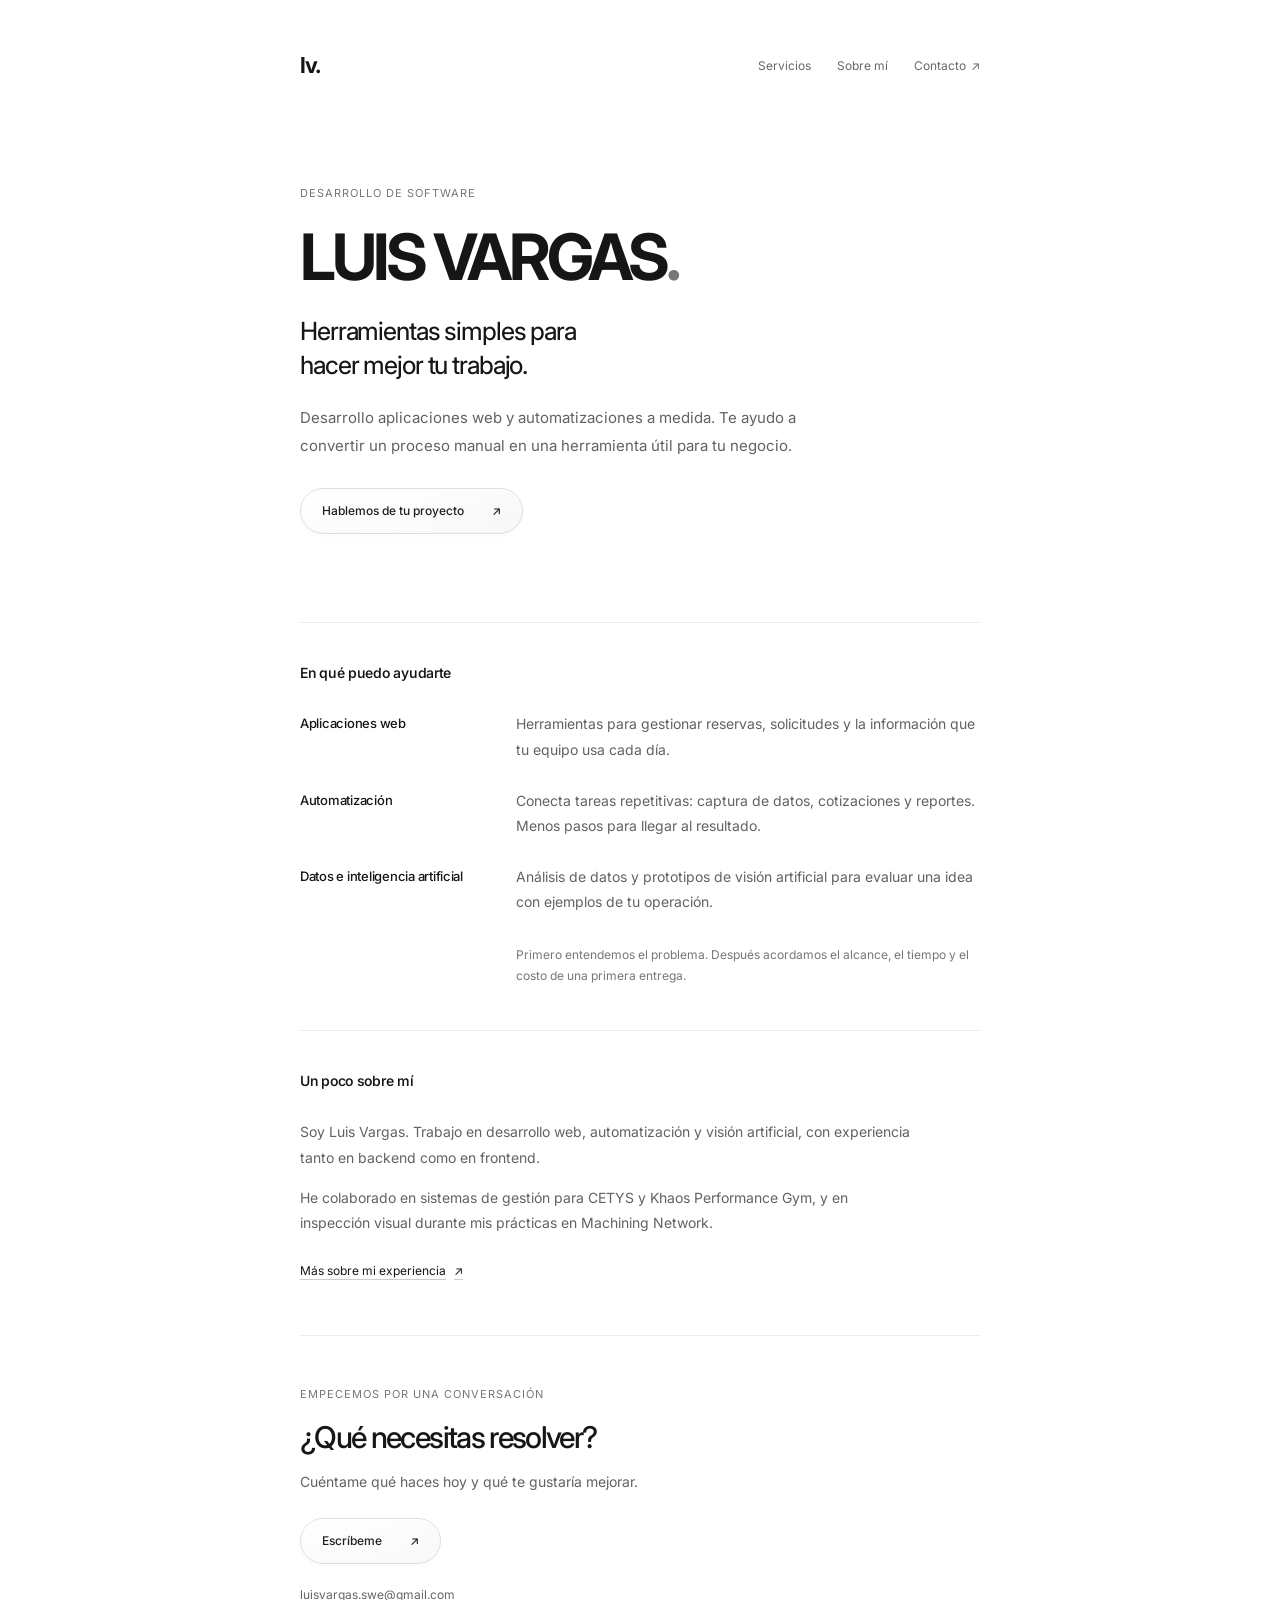
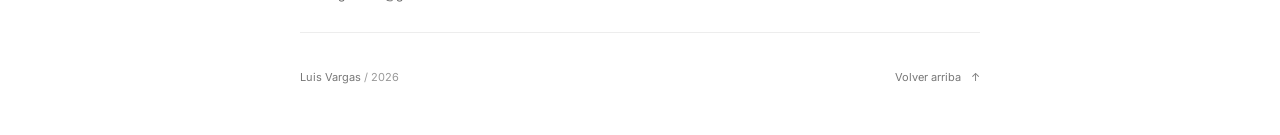
==== index.html @ 709064d7 "Simplificar el sitio con tipografía Inter y controles de vidrio en blanco y negro" ====
<!doctype html>
<html lang="es-MX">
<head>
  <meta charset="utf-8">
  <meta name="viewport" content="width=device-width,initial-scale=1">
  <meta name="theme-color" content="#ffffff">
  <meta name="description" content="Luis Vargas. Desarrollo aplicaciones web y automatizaciones para simplificar la operación de tu negocio. Hablemos de lo que necesitas resolver.">
  <title>Luis Vargas — Software y automatización</title>
  <link rel="icon" href="assets/monogram.svg" type="image/svg+xml">
  <link rel="preconnect" href="https://fonts.googleapis.com">
  <link rel="preconnect" href="https://fonts.gstatic.com" crossorigin>
  <link href="https://fonts.googleapis.com/css2?family=Inter:wght@400;450;500;550;600;650;700&display=swap" rel="stylesheet">
  <link rel="stylesheet" href="assets/minimal.css">
  <script src="assets/minimal.js" defer></script>
</head>
<body>
<a class="skip" href="#inicio">Saltar al contenido</a>
<div class="page">
  <header class="mast">
    <a class="signature" href="#inicio" aria-label="Luis Vargas, inicio">lv.</a>
    <nav aria-label="Navegación principal">
      <a href="#servicios">Servicios</a>
      <a href="#sobre-mi">Sobre mí</a>
      <a href="#contacto">Contacto <span aria-hidden="true">↗</span></a>
    </nav>
  </header>
  <main id="inicio">
    <section class="intro" aria-labelledby="nombre">
      <p class="eyebrow">Desarrollo de software</p>
      <h1 id="nombre">LUIS VARGAS<span aria-hidden="true">.</span></h1>
      <p class="lead">Herramientas simples para<br>hacer mejor tu trabajo.</p>
      <p class="intro-text">Desarrollo aplicaciones web y automatizaciones a medida. Te ayudo a convertir un proceso manual en una herramienta útil para tu negocio.</p>
      <div class="intro-actions"><a class="glass" href="#contacto">Hablemos de tu proyecto <span class="arrow" aria-hidden="true">↗</span></a></div>
    </section>
    <section class="section services" id="servicios" aria-labelledby="servicios-titulo">
      <h2 id="servicios-titulo">En qué puedo ayudarte</h2>
      <dl class="service-list">
        <div><dt>Aplicaciones web</dt><dd>Herramientas para gestionar reservas, solicitudes y la información que tu equipo usa cada día.</dd></div>
        <div><dt>Automatización</dt><dd>Conecta tareas repetitivas: captura de datos, cotizaciones y reportes. Menos pasos para llegar al resultado.</dd></div>
        <div><dt>Datos e inteligencia artificial</dt><dd>Análisis de datos y prototipos de visión artificial para evaluar una idea con ejemplos de tu operación.</dd></div>
      </dl>
      <p class="process-note">Primero entendemos el problema. Después acordamos el alcance, el tiempo y el costo de una primera entrega.</p>
    </section>
    <section class="section about" id="sobre-mi" aria-labelledby="sobre-mi-titulo">
      <h2 id="sobre-mi-titulo">Un poco sobre mí</h2>
      <p>Soy Luis Vargas. Trabajo en desarrollo web, automatización y visión artificial, con experiencia tanto en backend como en frontend.</p>
      <p>He colaborado en sistemas de gestión para CETYS y Khaos Performance Gym, y en inspección visual durante mis prácticas en Machining Network.</p>
      <a class="text-link" href="https://www.linkedin.com/in/luisvvargas/" target="_blank" rel="noopener noreferrer">Más sobre mi experiencia <span class="arrow" aria-hidden="true">↗</span><span class="sr-only"> (abre LinkedIn en otra pestaña)</span></a>
    </section>
    <section class="section contact" id="contacto" aria-labelledby="contacto-titulo">
      <p class="eyebrow">Empecemos por una conversación</p>
      <h2 id="contacto-titulo">¿Qué necesitas resolver?</h2>
      <p>Cuéntame qué haces hoy y qué te gustaría mejorar.</p>
      <div class="contact-actions">
        <a class="glass" href="mailto:luisvargas.swe@gmail.com?subject=Hablemos%20de%20mi%20proyecto">Escríbeme <span class="arrow" aria-hidden="true">↗</span></a>
      </div>
      <a class="email" href="mailto:luisvargas.swe@gmail.com">luisvargas.swe@gmail.com</a>
    </section>
  </main>
  <footer><span>Luis Vargas <span class="footer-year">/ 2026</span></span><a href="#inicio">Volver arriba <span aria-hidden="true">↑</span></a></footer>
</div>
</body>
</html>
---- assets/minimal.css ----
:root{color-scheme:light;--ink:#161616;--muted:#626262;--line:#ededed;--font:Inter,"Helvetica Neue",Arial,sans-serif}
*{box-sizing:border-box}html{scroll-behavior:smooth;scroll-padding-top:42px}body{margin:0;background:#fff;color:var(--ink);font:400 15px/1.75 var(--font);-webkit-font-smoothing:antialiased}::selection{background:#e8e8e8;color:#111}a{color:inherit;text-decoration:none}button{font:inherit}a,button{-webkit-tap-highlight-color:transparent}a:focus-visible,button:focus-visible{outline:2px solid #444;outline-offset:5px;border-radius:4px}[hidden]{display:none!important}.page{width:min(100% - 48px,680px);margin:auto}.mast{display:flex;align-items:center;justify-content:space-between;gap:24px;padding-top:43px}.signature{font-size:22px;line-height:1;letter-spacing:-1.5px;font-weight:700;min-height:44px;display:inline-flex;align-items:center}nav{display:flex;gap:26px;font-size:12px;color:#686868}nav a{display:inline-flex;align-items:center;gap:5px;min-height:44px;transition:color .2s}nav a:hover{color:#111}nav a span{display:inline-block;transition:transform .25s}nav a:hover span{transform:translate(2px,-2px)}.intro{padding:97px 0 88px}.eyebrow{font-size:11px;letter-spacing:.09em;color:#777;text-transform:uppercase;margin:0 0 20px}h1,h2,p,dl,dd{margin:0}h1{font-size:clamp(39px,6.2vw,64px);font-weight:700;line-height:1.05;letter-spacing:-.065em}h1 span{color:#777}.lead{font-size:25px;line-height:1.35;letter-spacing:-.045em;font-weight:450;margin-top:25px}.intro-text{max-width:520px;color:var(--muted);font-size:15px;line-height:1.85;margin-top:21px}.intro-actions{margin-top:29px}.glass{--pointer-x:50%;--pointer-y:0%;position:relative;isolation:isolate;display:inline-flex;align-items:center;justify-content:center;gap:28px;min-height:46px;padding:12px 21px;border:1px solid #dedede;border-radius:999px;background:linear-gradient(160deg,rgba(255,255,255,.88),rgba(242,242,242,.58));color:#202020;box-shadow:inset 0 1px 0 #fff,inset 0 -1px 2px #00000005,0 3px 8px #00000004;backdrop-filter:blur(16px) saturate(0);-webkit-backdrop-filter:blur(16px) saturate(0);font:500 12px/1.4 var(--font);cursor:pointer;overflow:hidden;transition:transform .25s cubic-bezier(.2,.8,.2,1),box-shadow .25s,border-color .25s,background .25s}.glass::before{content:"";position:absolute;z-index:-1;inset:0;border-radius:inherit;background:radial-gradient(120px circle at var(--pointer-x) var(--pointer-y),#ffffff 0%,#ffffff00 80%);opacity:.35;transition:opacity .25s;pointer-events:none}.glass:hover{transform:translateY(-2px);border-color:#bcbcbc;box-shadow:inset 0 1px 0 #fff,inset 0 -1px 3px #00000006,0 7px 20px #00000009}.glass:hover::before{opacity:1}.glass:active{transform:translateY(0) scale(.98)}.arrow{display:inline-block;transition:transform .25s}.glass:hover .arrow,.text-link:hover .arrow{transform:translate(2px,-2px)}.section{padding:39px 0 43px;border-top:1px solid var(--line)}.section h2{font-size:14px;line-height:1.5;font-weight:550;letter-spacing:-.02em;margin-bottom:28px}.service-list{display:grid;gap:26px}.service-list>div{display:grid;grid-template-columns:192px 1fr;gap:24px}.service-list dt{font-size:13px;font-weight:500;line-height:1.7;padding-top:1px;letter-spacing:-.02em}.service-list dd{font-size:14px;line-height:1.8;color:var(--muted)}.process-note{font-size:12px;line-height:1.8;color:#777;margin:29px 0 0 216px}.about p{color:var(--muted);font-size:14px;line-height:1.85;max-width:610px}.about p+p{margin-top:14px}.text-link{display:inline-flex;align-items:center;gap:8px;min-height:44px;font-size:12px;margin-top:12px;text-decoration:underline;text-decoration-color:#ccc;text-underline-offset:4px;transition:text-decoration-color .2s}.text-link:hover{text-decoration-color:#111}.contact{padding-top:49px;padding-bottom:22px}.contact .eyebrow{margin-bottom:14px}.contact h2{font-size:30px;font-weight:500;line-height:1.2;letter-spacing:-.055em;margin-bottom:15px}.contact>p:not(.eyebrow){color:var(--muted);font-size:14px}.contact-actions{display:flex;gap:10px;margin:24px 0 15px;align-items:center}.email{font-size:12px;color:#666;display:inline-block;padding:5px 0;transition:color .2s}.email:hover{color:#111;text-decoration:underline;text-underline-offset:4px}footer{display:flex;align-items:center;justify-content:space-between;gap:20px;border-top:1px solid var(--line);padding:23px 0 35px;font-size:11px;color:#777}footer>a{min-height:44px;display:inline-flex;align-items:center;gap:10px;transition:color .2s}footer>a:hover{color:#111}.footer-year{color:#999}.skip{position:absolute;left:15px;top:-100px;background:#fff;padding:10px 18px;z-index:10}.skip:focus{top:12px}.sr-only{position:absolute;width:1px;height:1px;padding:0;margin:-1px;overflow:hidden;clip:rect(0,0,0,0);white-space:nowrap;border:0}
@media(max-width:600px){.mast{padding-top:20px}nav{gap:19px}.intro{padding:65px 0 57px}.lead{font-size:23px}.intro-text{font-size:14px}.section{padding:31px 0 35px}.section h2{margin-bottom:24px}.service-list{gap:25px}.service-list>div{grid-template-columns:1fr;gap:5px}.service-list dt{font-size:14px}.process-note{margin:26px 0 0}.contact{padding-top:39px;padding-bottom:20px}.contact h2{font-size:28px}footer{padding-bottom:22px}}
@media(max-width:360px){.page{width:calc(100% - 36px)}nav{gap:13px;font-size:11px}.lead{font-size:21px}}
@media(prefers-reduced-motion:no-preference){.intro{animation:appear .65s ease-out both}@keyframes appear{from{opacity:0;transform:translateY(8px)}to{opacity:1;transform:translateY(0)}}}
@media(prefers-reduced-motion:reduce){html{scroll-behavior:auto}*,*::before,*::after{animation:none!important;transition:none!important}.glass:hover,.glass:active,.glass:hover .arrow,.text-link:hover .arrow,nav a:hover span{transform:none}}
@media(prefers-reduced-transparency:reduce){.glass{background:#f7f7f7;backdrop-filter:none;-webkit-backdrop-filter:none}.glass::before{display:none}}
@media print{.mast,.intro-actions,.contact-actions,footer,.skip{display:none}.page{width:100%}.intro{padding:0 0 30px}.section{break-inside:avoid}}
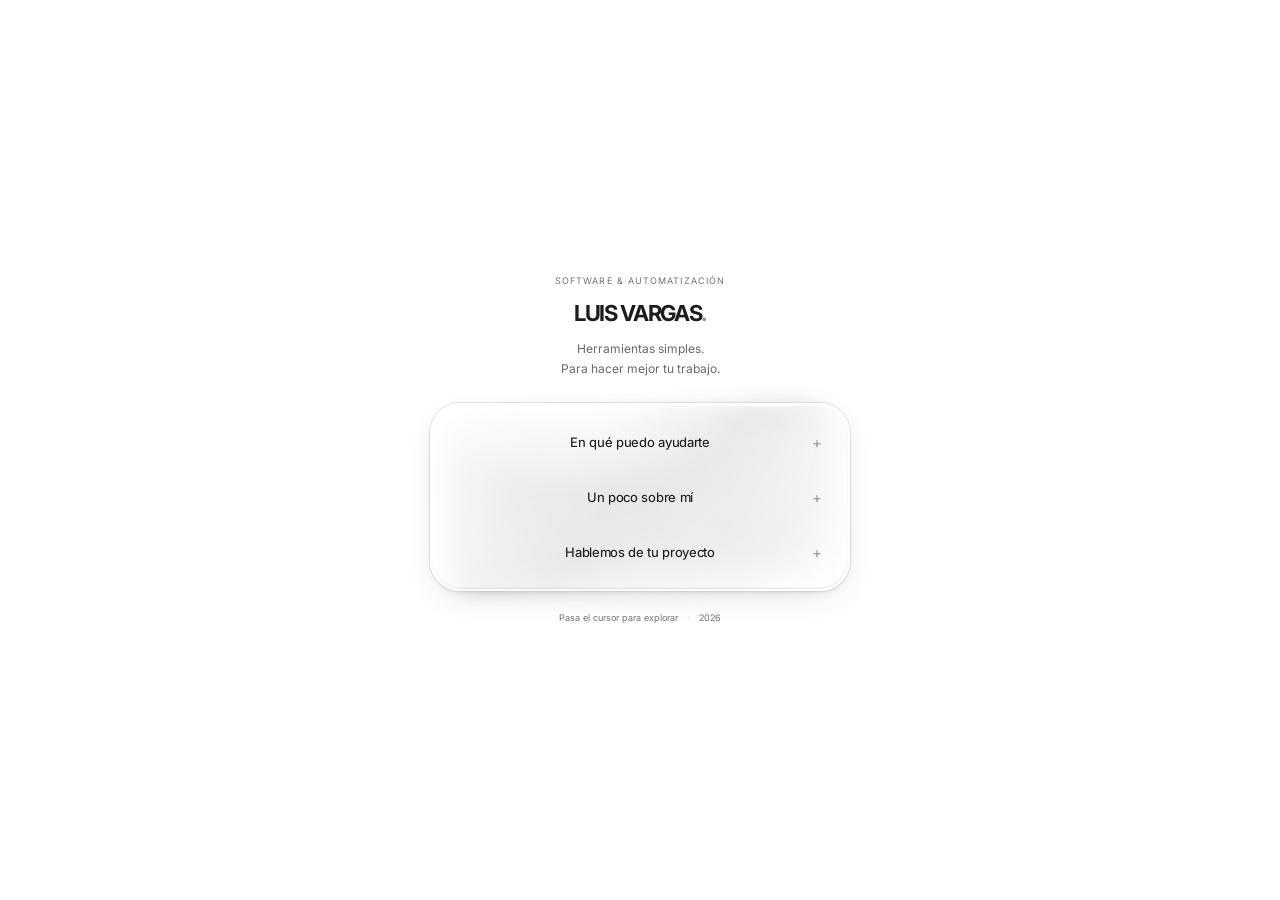
==== commit d5948dbd: "Centrar la presentación con lista de vidrio, vistas previas y desplazamiento elástico" ====
--- a/index.html
+++ b/index.html
@@ -1,63 +1,65 @@
 <!doctype html>
 <html lang="es-MX">
 <head>
-  <meta charset="utf-8">
-  <meta name="viewport" content="width=device-width,initial-scale=1">
-  <meta name="theme-color" content="#ffffff">
-  <meta name="description" content="Luis Vargas. Desarrollo aplicaciones web y automatizaciones para simplificar la operación de tu negocio. Hablemos de lo que necesitas resolver.">
-  <title>Luis Vargas — Software y automatización</title>
-  <link rel="icon" href="assets/monogram.svg" type="image/svg+xml">
-  <link rel="preconnect" href="https://fonts.googleapis.com">
-  <link rel="preconnect" href="https://fonts.gstatic.com" crossorigin>
-  <link href="https://fonts.googleapis.com/css2?family=Inter:wght@400;450;500;550;600;650;700&display=swap" rel="stylesheet">
-  <link rel="stylesheet" href="assets/minimal.css">
-  <script src="assets/minimal.js" defer></script>
+<meta charset="utf-8"><meta name="viewport" content="width=device-width,initial-scale=1"><meta name="theme-color" content="#ffffff">
+<title>Luis Vargas — Software y automatización</title>
+<meta name="description" content="Aplicaciones web, automatización y visión artificial. Conoce mi experiencia y cuéntame qué necesitas resolver.">
+<link rel="icon" href="assets/monogram.svg" type="image/svg+xml">
+<link rel="preconnect" href="https://fonts.googleapis.com"><link rel="preconnect" href="https://fonts.gstatic.com" crossorigin>
+<link href="https://fonts.googleapis.com/css2?family=Inter:wght@400;450;500;550;600;650;700&display=swap" rel="stylesheet">
+<link rel="stylesheet" href="assets/minimal.css"><script src="assets/minimal.js" defer></script>
 </head>
 <body>
 <a class="skip" href="#inicio">Saltar al contenido</a>
-<div class="page">
-  <header class="mast">
-    <a class="signature" href="#inicio" aria-label="Luis Vargas, inicio">lv.</a>
-    <nav aria-label="Navegación principal">
-      <a href="#servicios">Servicios</a>
-      <a href="#sobre-mi">Sobre mí</a>
-      <a href="#contacto">Contacto <span aria-hidden="true">↗</span></a>
-    </nav>
-  </header>
-  <main id="inicio">
-    <section class="intro" aria-labelledby="nombre">
-      <p class="eyebrow">Desarrollo de software</p>
-      <h1 id="nombre">LUIS VARGAS<span aria-hidden="true">.</span></h1>
-      <p class="lead">Herramientas simples para<br>hacer mejor tu trabajo.</p>
-      <p class="intro-text">Desarrollo aplicaciones web y automatizaciones a medida. Te ayudo a convertir un proceso manual en una herramienta útil para tu negocio.</p>
-      <div class="intro-actions"><a class="glass" href="#contacto">Hablemos de tu proyecto <span class="arrow" aria-hidden="true">↗</span></a></div>
-    </section>
-    <section class="section services" id="servicios" aria-labelledby="servicios-titulo">
-      <h2 id="servicios-titulo">En qué puedo ayudarte</h2>
-      <dl class="service-list">
-        <div><dt>Aplicaciones web</dt><dd>Herramientas para gestionar reservas, solicitudes y la información que tu equipo usa cada día.</dd></div>
-        <div><dt>Automatización</dt><dd>Conecta tareas repetitivas: captura de datos, cotizaciones y reportes. Menos pasos para llegar al resultado.</dd></div>
-        <div><dt>Datos e inteligencia artificial</dt><dd>Análisis de datos y prototipos de visión artificial para evaluar una idea con ejemplos de tu operación.</dd></div>
-      </dl>
-      <p class="process-note">Primero entendemos el problema. Después acordamos el alcance, el tiempo y el costo de una primera entrega.</p>
-    </section>
-    <section class="section about" id="sobre-mi" aria-labelledby="sobre-mi-titulo">
-      <h2 id="sobre-mi-titulo">Un poco sobre mí</h2>
-      <p>Soy Luis Vargas. Trabajo en desarrollo web, automatización y visión artificial, con experiencia tanto en backend como en frontend.</p>
-      <p>He colaborado en sistemas de gestión para CETYS y Khaos Performance Gym, y en inspección visual durante mis prácticas en Machining Network.</p>
-      <a class="text-link" href="https://www.linkedin.com/in/luisvvargas/" target="_blank" rel="noopener noreferrer">Más sobre mi experiencia <span class="arrow" aria-hidden="true">↗</span><span class="sr-only"> (abre LinkedIn en otra pestaña)</span></a>
-    </section>
-    <section class="section contact" id="contacto" aria-labelledby="contacto-titulo">
-      <p class="eyebrow">Empecemos por una conversación</p>
-      <h2 id="contacto-titulo">¿Qué necesitas resolver?</h2>
-      <p>Cuéntame qué haces hoy y qué te gustaría mejorar.</p>
-      <div class="contact-actions">
-        <a class="glass" href="mailto:luisvargas.swe@gmail.com?subject=Hablemos%20de%20mi%20proyecto">Escríbeme <span class="arrow" aria-hidden="true">↗</span></a>
+<svg class="filter-defs" aria-hidden="true" width="0" height="0"><defs><filter id="glass-refraction" x="0" y="0" width="100%" height="100%"><feTurbulence type="fractalNoise" baseFrequency=".012" numOctaves="1" seed="4" result="noise"/><feGaussianBlur in="noise" stdDeviation="3" result="soft-noise"/><feDisplacementMap in="SourceGraphic" in2="soft-noise" scale="9" xChannelSelector="R" yChannelSelector="G"/></filter></defs></svg>
+<main class="scene" id="inicio" tabindex="-1">
+ <div class="center-space">
+  <div class="composition">
+   <header class="identity">
+    <p class="eyebrow">Software &amp; automatización</p>
+    <h1>LUIS VARGAS<span>.</span></h1>
+    <p class="intro">Herramientas simples.<br>Para hacer mejor tu trabajo.</p>
+   </header>
+   <div class="menu-wrap">
+    <div class="glass-underlay" aria-hidden="true"></div>
+    <div class="glass-menu liquid" aria-label="Servicios, experiencia y contacto">
+     <details class="item" id="servicios">
+      <summary aria-controls="servicios-panel"><span>En qué puedo ayudarte</span><span class="indicator" aria-hidden="true">+</span></summary>
+      <div class="preview" id="servicios-panel">
+       <dl class="services">
+        <div><dt>Aplicaciones web</dt><dd>Reservas, solicitudes y herramientas para tu equipo.</dd></div>
+        <div><dt>Automatización</dt><dd>Menos captura manual. Cotizaciones y reportes más simples.</dd></div>
+        <div><dt>Datos e inteligencia artificial</dt><dd>Análisis de datos y prototipos de inspección visual.</dd></div>
+       </dl>
+       <p class="small-note">Definimos el alcance, el tiempo y el costo antes de empezar.</p>
+       <a class="text-link" href="#contacto">Cuéntame qué necesitas <span aria-hidden="true">↗</span></a>
       </div>
-      <a class="email" href="mailto:luisvargas.swe@gmail.com">luisvargas.swe@gmail.com</a>
-    </section>
-  </main>
-  <footer><span>Luis Vargas <span class="footer-year">/ 2026</span></span><a href="#inicio">Volver arriba <span aria-hidden="true">↑</span></a></footer>
-</div>
+     </details>
+     <details class="item" id="sobre-mi">
+      <summary aria-controls="experiencia-panel"><span>Un poco sobre mí</span><span class="indicator" aria-hidden="true">+</span></summary>
+      <div class="preview" id="experiencia-panel">
+       <p class="about-intro">Desarrollo backend y frontend.<br>Me interesa que el software sea útil y fácil de usar.</p>
+       <dl class="experience">
+        <div><dt>CETYS</dt><dd>Sistemas de gestión y reservas.</dd></div>
+        <div><dt>Khaos Performance Gym</dt><dd>Desarrollo frontend en equipo.</dd></div>
+        <div><dt>Machining Network</dt><dd>Prácticas en visión artificial.</dd></div>
+       </dl>
+       <a class="text-link" href="https://www.linkedin.com/in/luisvvargas/" target="_blank" rel="noopener noreferrer">Mi experiencia en LinkedIn <span aria-hidden="true">↗</span><span class="sr-only"> (abre otra pestaña)</span></a>
+      </div>
+     </details>
+     <details class="item" id="contacto">
+      <summary aria-controls="contacto-panel"><span>Hablemos de tu proyecto</span><span class="indicator" aria-hidden="true">+</span></summary>
+      <div class="preview contact" id="contacto-panel">
+       <p>Cuéntame qué haces hoy<br>y qué te gustaría mejorar.</p>
+       <a class="glass-button liquid" href="mailto:luisvargas.swe@gmail.com?subject=Hablemos%20de%20mi%20proyecto">Escríbeme <span aria-hidden="true">↗</span></a>
+       <a class="email" href="mailto:luisvargas.swe@gmail.com">luisvargas.swe@gmail.com</a>
+      </div>
+     </details>
+    </div>
+   </div>
+   <footer><span class="hover-hint">Pasa el cursor para explorar</span><span class="touch-hint">Toca una sección para explorar</span><span class="footer-dot" aria-hidden="true">·</span><span>2026</span></footer>
+  </div>
+ </div>
+</main>
 </body>
 </html>
--- a/assets/minimal.css
+++ b/assets/minimal.css
@@ -1,8 +1,11 @@
-:root{color-scheme:light;--ink:#161616;--muted:#626262;--line:#ededed;--font:Inter,"Helvetica Neue",Arial,sans-serif}
-*{box-sizing:border-box}html{scroll-behavior:smooth;scroll-padding-top:42px}body{margin:0;background:#fff;color:var(--ink);font:400 15px/1.75 var(--font);-webkit-font-smoothing:antialiased}::selection{background:#e8e8e8;color:#111}a{color:inherit;text-decoration:none}button{font:inherit}a,button{-webkit-tap-highlight-color:transparent}a:focus-visible,button:focus-visible{outline:2px solid #444;outline-offset:5px;border-radius:4px}[hidden]{display:none!important}.page{width:min(100% - 48px,680px);margin:auto}.mast{display:flex;align-items:center;justify-content:space-between;gap:24px;padding-top:43px}.signature{font-size:22px;line-height:1;letter-spacing:-1.5px;font-weight:700;min-height:44px;display:inline-flex;align-items:center}nav{display:flex;gap:26px;font-size:12px;color:#686868}nav a{display:inline-flex;align-items:center;gap:5px;min-height:44px;transition:color .2s}nav a:hover{color:#111}nav a span{display:inline-block;transition:transform .25s}nav a:hover span{transform:translate(2px,-2px)}.intro{padding:97px 0 88px}.eyebrow{font-size:11px;letter-spacing:.09em;color:#777;text-transform:uppercase;margin:0 0 20px}h1,h2,p,dl,dd{margin:0}h1{font-size:clamp(39px,6.2vw,64px);font-weight:700;line-height:1.05;letter-spacing:-.065em}h1 span{color:#777}.lead{font-size:25px;line-height:1.35;letter-spacing:-.045em;font-weight:450;margin-top:25px}.intro-text{max-width:520px;color:var(--muted);font-size:15px;line-height:1.85;margin-top:21px}.intro-actions{margin-top:29px}.glass{--pointer-x:50%;--pointer-y:0%;position:relative;isolation:isolate;display:inline-flex;align-items:center;justify-content:center;gap:28px;min-height:46px;padding:12px 21px;border:1px solid #dedede;border-radius:999px;background:linear-gradient(160deg,rgba(255,255,255,.88),rgba(242,242,242,.58));color:#202020;box-shadow:inset 0 1px 0 #fff,inset 0 -1px 2px #00000005,0 3px 8px #00000004;backdrop-filter:blur(16px) saturate(0);-webkit-backdrop-filter:blur(16px) saturate(0);font:500 12px/1.4 var(--font);cursor:pointer;overflow:hidden;transition:transform .25s cubic-bezier(.2,.8,.2,1),box-shadow .25s,border-color .25s,background .25s}.glass::before{content:"";position:absolute;z-index:-1;inset:0;border-radius:inherit;background:radial-gradient(120px circle at var(--pointer-x) var(--pointer-y),#ffffff 0%,#ffffff00 80%);opacity:.35;transition:opacity .25s;pointer-events:none}.glass:hover{transform:translateY(-2px);border-color:#bcbcbc;box-shadow:inset 0 1px 0 #fff,inset 0 -1px 3px #00000006,0 7px 20px #00000009}.glass:hover::before{opacity:1}.glass:active{transform:translateY(0) scale(.98)}.arrow{display:inline-block;transition:transform .25s}.glass:hover .arrow,.text-link:hover .arrow{transform:translate(2px,-2px)}.section{padding:39px 0 43px;border-top:1px solid var(--line)}.section h2{font-size:14px;line-height:1.5;font-weight:550;letter-spacing:-.02em;margin-bottom:28px}.service-list{display:grid;gap:26px}.service-list>div{display:grid;grid-template-columns:192px 1fr;gap:24px}.service-list dt{font-size:13px;font-weight:500;line-height:1.7;padding-top:1px;letter-spacing:-.02em}.service-list dd{font-size:14px;line-height:1.8;color:var(--muted)}.process-note{font-size:12px;line-height:1.8;color:#777;margin:29px 0 0 216px}.about p{color:var(--muted);font-size:14px;line-height:1.85;max-width:610px}.about p+p{margin-top:14px}.text-link{display:inline-flex;align-items:center;gap:8px;min-height:44px;font-size:12px;margin-top:12px;text-decoration:underline;text-decoration-color:#ccc;text-underline-offset:4px;transition:text-decoration-color .2s}.text-link:hover{text-decoration-color:#111}.contact{padding-top:49px;padding-bottom:22px}.contact .eyebrow{margin-bottom:14px}.contact h2{font-size:30px;font-weight:500;line-height:1.2;letter-spacing:-.055em;margin-bottom:15px}.contact>p:not(.eyebrow){color:var(--muted);font-size:14px}.contact-actions{display:flex;gap:10px;margin:24px 0 15px;align-items:center}.email{font-size:12px;color:#666;display:inline-block;padding:5px 0;transition:color .2s}.email:hover{color:#111;text-decoration:underline;text-underline-offset:4px}footer{display:flex;align-items:center;justify-content:space-between;gap:20px;border-top:1px solid var(--line);padding:23px 0 35px;font-size:11px;color:#777}footer>a{min-height:44px;display:inline-flex;align-items:center;gap:10px;transition:color .2s}footer>a:hover{color:#111}.footer-year{color:#999}.skip{position:absolute;left:15px;top:-100px;background:#fff;padding:10px 18px;z-index:10}.skip:focus{top:12px}.sr-only{position:absolute;width:1px;height:1px;padding:0;margin:-1px;overflow:hidden;clip:rect(0,0,0,0);white-space:nowrap;border:0}
-@media(max-width:600px){.mast{padding-top:20px}nav{gap:19px}.intro{padding:65px 0 57px}.lead{font-size:23px}.intro-text{font-size:14px}.section{padding:31px 0 35px}.section h2{margin-bottom:24px}.service-list{gap:25px}.service-list>div{grid-template-columns:1fr;gap:5px}.service-list dt{font-size:14px}.process-note{margin:26px 0 0}.contact{padding-top:39px;padding-bottom:20px}.contact h2{font-size:28px}footer{padding-bottom:22px}}
-@media(max-width:360px){.page{width:calc(100% - 36px)}nav{gap:13px;font-size:11px}.lead{font-size:21px}}
-@media(prefers-reduced-motion:no-preference){.intro{animation:appear .65s ease-out both}@keyframes appear{from{opacity:0;transform:translateY(8px)}to{opacity:1;transform:translateY(0)}}}
-@media(prefers-reduced-motion:reduce){html{scroll-behavior:auto}*,*::before,*::after{animation:none!important;transition:none!important}.glass:hover,.glass:active,.glass:hover .arrow,.text-link:hover .arrow,nav a:hover span{transform:none}}
-@media(prefers-reduced-transparency:reduce){.glass{background:#f7f7f7;backdrop-filter:none;-webkit-backdrop-filter:none}.glass::before{display:none}}
-@media print{.mast,.intro-actions,.contact-actions,footer,.skip{display:none}.page{width:100%}.intro{padding:0 0 30px}.section{break-inside:avoid}}
+:root{color-scheme:light;--ink:#1c1c1e;--muted:#68686b;--font:Inter,"Helvetica Neue",Arial,sans-serif}
+*{box-sizing:border-box}html,body{height:100%;margin:0}body{background:#fff;color:var(--ink);font:400 13px/1.6 var(--font);-webkit-font-smoothing:antialiased;text-align:center}::selection{background:#dedee1;color:#111}a{color:inherit;text-decoration:none}button,a,summary{-webkit-tap-highlight-color:transparent}a:focus-visible,summary:focus-visible{outline:2px solid #525257;outline-offset:4px;border-radius:14px}.filter-defs{position:absolute;pointer-events:none}.scene{height:100vh;height:100svh;overflow-y:auto;overflow-x:hidden;overscroll-behavior:contain;outline:0;scrollbar-width:thin;scrollbar-color:#ddd transparent}.center-space{min-height:100%;display:flex;align-items:center;justify-content:center;padding:24px 24px}.composition{width:min(100%,420px);will-change:transform;transform:translate3d(0,var(--spring-y,0px),0)}.identity{margin-bottom:24px}.eyebrow{font-size:9px;letter-spacing:.12em;text-transform:uppercase;color:#717176;margin:0 0 13px}h1{font-size:22px;font-weight:700;letter-spacing:-.06em;line-height:1.15;margin:0;transition:font-size .34s cubic-bezier(.2,.8,.2,1)}h1 span{color:#929296}.intro{font-size:12px;line-height:1.7;color:var(--muted);margin:12px 0 0}.menu-wrap{position:relative;isolation:isolate}.glass-underlay{position:absolute;inset:8px 18px;z-index:-2;pointer-events:none;border-radius:32px;background:radial-gradient(ellipse at 15% 30%,#d7d7dd 0%,#e8e8eb00 54%),radial-gradient(ellipse at 90% 80%,#dedee3 0%,#f3f3f500 60%),linear-gradient(145deg,#f5f5f7 10%,#dedee4 53%,#fff 85%);transform:rotate(-3deg) scale(1.02);filter:blur(10px);opacity:.85}.liquid{--light-x:35%;--light-y:0%;position:relative;isolation:isolate;background:linear-gradient(125deg,#ffffffa8,#ffffff38 45%,#f5f5f56b 80%,#ffffffb3);border:1px solid #ffffffcc;box-shadow:inset 1px 1px 0 #fff,inset -1px -1px 1px #ffffffa8,inset 0 -3px 5px #00000004,0 0 0 1px #b5b5bc59,0 10px 32px -14px #37374540,0 2px 5px #1d1d2910;-webkit-backdrop-filter:blur(18px) saturate(0);backdrop-filter:blur(18px) saturate(0)}.liquid::before{content:"";position:absolute;inset:0;z-index:-1;border-radius:inherit;background:radial-gradient(200px 110px at var(--light-x) var(--light-y),#ffffffeb,#ffffff00 85%),linear-gradient(115deg,#ffffffab 0%,#ffffff00 25%,#ffffff00 70%,#fff9 100%);pointer-events:none}.liquid::after{content:"";position:absolute;inset:1px;z-index:-1;border-radius:inherit;box-shadow:inset 0 1px 1px #fff,inset 1px 0 1px #fff, inset 0 -1px 1px #a0a0ab47;pointer-events:none}.glass-menu{border-radius:30px;padding:12px 14px;transition:box-shadow .3s}.item{position:relative;border-radius:20px}.item+.item{margin-top:3px}.item summary{list-style:none;position:relative;display:flex;align-items:center;justify-content:center;gap:10px;min-height:52px;padding:12px 24px;cursor:pointer;user-select:none;font-size:13px;font-weight:450;letter-spacing:-.025em;line-height:1.35;border-radius:22px;transition:font-size .32s cubic-bezier(.2,.8,.2,1),color .2s,background .25s,box-shadow .25s}.item summary::-webkit-details-marker{display:none}.indicator{position:absolute;right:13px;top:50%;transform:translateY(-50%);font-size:15px;line-height:1;color:#999;font-weight:400;transition:transform .3s,color .3s}.item[open] summary{font-size:22px;font-weight:500;background:linear-gradient(130deg,#ffffffcf,#ffffff3b);box-shadow:inset 0 1px 0 #fff,0 1px 2px #00000008}.item[open] .indicator{transform:translateY(-50%) rotate(45deg);color:#666}.preview{padding:12px 14px 14px;max-width:350px;margin:auto;color:var(--muted);font-size:12px;line-height:1.65}.preview p{margin:0}dl,dd{margin:0}.services,.experience{display:grid;gap:12px}.services dt,.experience dt{font-size:12px;font-weight:550;color:#29292c}.services dd,.experience dd{font-size:11px;max-width:280px;margin:4px auto 0;color:#707075}.preview .small-note{font-size:10px;color:#707075;max-width:260px;margin:12px auto 0}.text-link{display:inline-flex;align-items:center;justify-content:center;gap:7px;min-height:36px;margin-top:6px;font-size:11px;color:#343438;text-decoration:underline;text-decoration-color:#a5a5ab;text-underline-offset:4px;transition:color .2s,text-decoration-color .2s}.text-link span[aria-hidden]{transition:transform .25s}.text-link:hover{color:#000;text-decoration-color:#333}.text-link:hover span[aria-hidden]{transform:translate(2px,-2px)}.about-intro{max-width:290px;margin:0 auto 20px!important;font-size:11px}.experience{gap:12px}.contact{padding-top:22px;padding-bottom:21px}.contact>p{font-size:12px}.glass-button{display:flex;align-items:center;justify-content:center;gap:24px;width:160px;min-height:46px;margin:22px auto 12px;border-radius:999px;font-size:12px;font-weight:500;color:#252529;transition:transform .3s,box-shadow .3s;background:linear-gradient(120deg,#ffffffdb,#e6e6eb66 50%,#ffffffb3)}.glass-button:hover{transform:translateY(-2px) scale(1.04);box-shadow:inset 1px 1px 0 #fff,inset -1px -1px 1px #fff,0 0 0 1px #b5b5bc70,0 12px 24px -10px #37374550}.glass-button:active{transform:scale(.98)}.email{display:inline-block;min-height:36px;align-content:center;font-size:10px;color:#68686e;overflow-wrap:anywhere;transition:color .2s}.email:hover{color:#111}footer{display:flex;align-items:center;justify-content:center;gap:9px;font-size:9px;color:#727277;margin-top:20px}.footer-dot{color:#bbb}.touch-hint{display:none}.skip{position:fixed;top:-100px;left:50%;transform:translateX(-50%);z-index:10;background:#fff;padding:10px 16px;border-radius:20px}.skip:focus{top:10px}.sr-only{position:absolute;width:1px;height:1px;margin:-1px;padding:0;overflow:hidden;clip:rect(0,0,0,0);white-space:nowrap;border:0}
+@supports (backdrop-filter:url("#glass-refraction")){.glass-menu{backdrop-filter:url("#glass-refraction") blur(10px) saturate(0)}}
+@media(hover:hover) and (pointer:fine){h1:hover{font-size:32px}.item summary:hover{font-size:22px}.glass-menu:hover{box-shadow:inset 1px 1px 0 #fff,inset -1px -1px 1px #ffffffa8,0 0 0 1px #b5b5bc59,0 14px 36px -14px #37374548,0 2px 5px #1d1d2910}}
+@media(hover:none),(pointer:coarse){.hover-hint{display:none}.touch-hint{display:inline}.item summary{min-height:56px}}
+@media(max-width:480px){.center-space{padding:32px 24px}.identity{margin-bottom:25px}.composition{max-width:340px}.glass-menu{padding:10px}.item[open] summary{font-size:19px}.preview{padding-left:10px;padding-right:10px}.item summary{padding-left:18px;padding-right:27px}.indicator{right:10px}}
+@media(max-height:650px){.center-space{padding-top:22px;padding-bottom:22px}.identity{margin-bottom:20px}.eyebrow{margin-bottom:9px}.intro{margin-top:8px}.preview{padding-top:12px;padding-bottom:12px}.services{gap:12px}footer{margin-top:18px}}
+@media(prefers-reduced-motion:no-preference){.item[open] .preview{animation:reveal .28s ease-out both}@keyframes reveal{from{opacity:0;transform:translateY(-5px)}to{opacity:1;transform:translateY(0)}}}
+@media(prefers-reduced-motion:reduce){*,*::before,*::after{animation:none!important;transition:none!important}.composition,.glass-button:hover,.glass-button:active,.text-link:hover span[aria-hidden]{transform:none!important}}
+@media(prefers-reduced-transparency:reduce){.liquid{background:#f5f5f7!important;backdrop-filter:none!important;-webkit-backdrop-filter:none!important}.liquid::before,.glass-underlay{display:none}}
+@media print{html,body,.scene{height:auto;overflow:visible}.center-space{padding:0}.composition{transform:none!important}.liquid{background:#fff;box-shadow:none;backdrop-filter:none}.glass-underlay,footer,.skip,.indicator{display:none}.item::details-content{content-visibility:visible}.item .preview{display:block}.item summary{font-size:16px}}
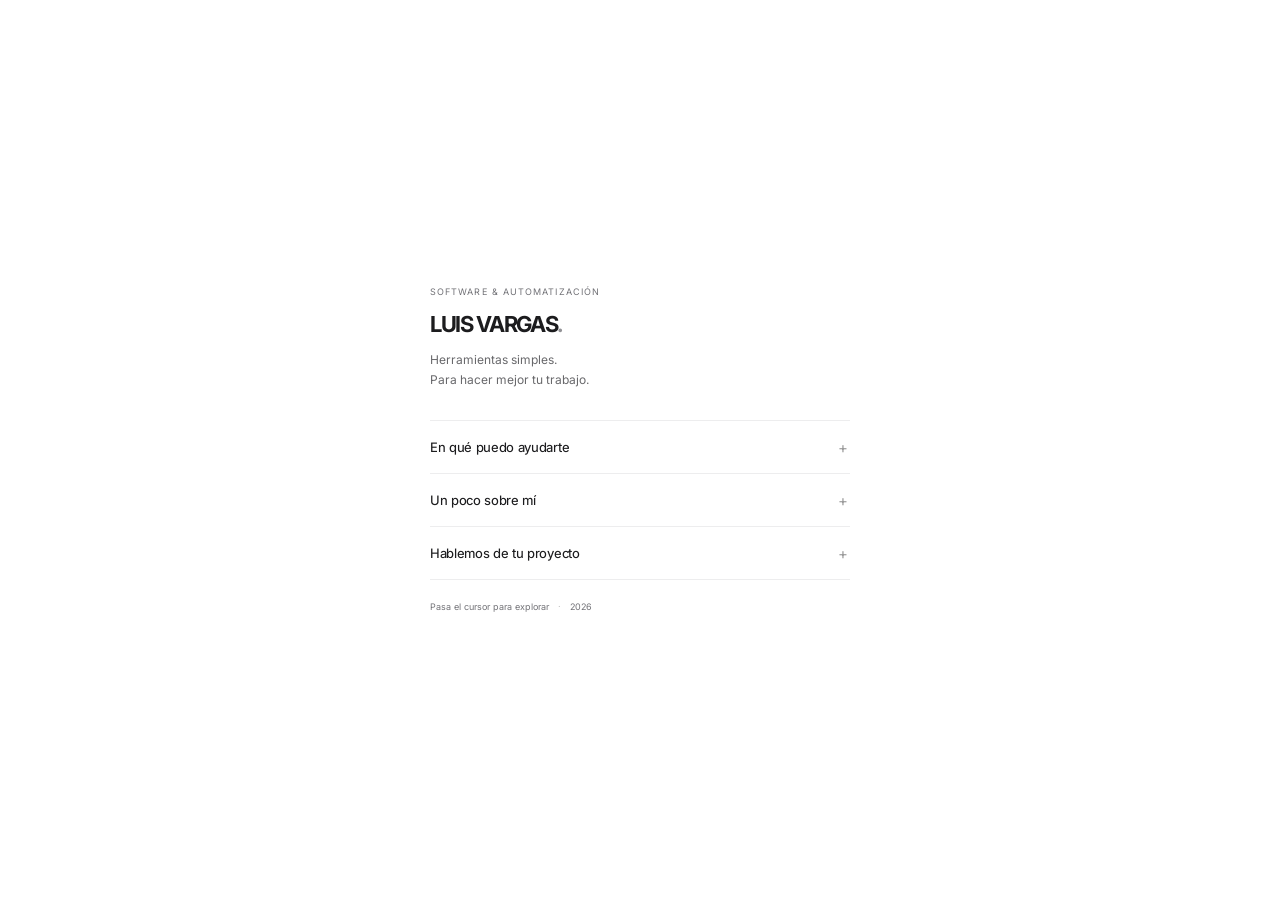
==== commit 938446b5: "Simplify centered text menu and align content left" ====
--- a/index.html
+++ b/index.html
@@ -11,7 +11,6 @@
 </head>
 <body>
 <a class="skip" href="#inicio">Saltar al contenido</a>
-<svg class="filter-defs" aria-hidden="true" width="0" height="0"><defs><filter id="glass-refraction" x="0" y="0" width="100%" height="100%"><feTurbulence type="fractalNoise" baseFrequency=".012" numOctaves="1" seed="4" result="noise"/><feGaussianBlur in="noise" stdDeviation="3" result="soft-noise"/><feDisplacementMap in="SourceGraphic" in2="soft-noise" scale="9" xChannelSelector="R" yChannelSelector="G"/></filter></defs></svg>
 <main class="scene" id="inicio" tabindex="-1">
  <div class="center-space">
   <div class="composition">
@@ -21,8 +20,7 @@
     <p class="intro">Herramientas simples.<br>Para hacer mejor tu trabajo.</p>
    </header>
    <div class="menu-wrap">
-    <div class="glass-underlay" aria-hidden="true"></div>
-    <div class="glass-menu liquid" aria-label="Servicios, experiencia y contacto">
+    <div class="text-menu" aria-label="Servicios, experiencia y contacto">
      <details class="item" id="servicios">
       <summary aria-controls="servicios-panel"><span>En qué puedo ayudarte</span><span class="indicator" aria-hidden="true">+</span></summary>
       <div class="preview" id="servicios-panel">
@@ -51,7 +49,7 @@
       <summary aria-controls="contacto-panel"><span>Hablemos de tu proyecto</span><span class="indicator" aria-hidden="true">+</span></summary>
       <div class="preview contact" id="contacto-panel">
        <p>Cuéntame qué haces hoy<br>y qué te gustaría mejorar.</p>
-       <a class="glass-button liquid" href="mailto:luisvargas.swe@gmail.com?subject=Hablemos%20de%20mi%20proyecto">Escríbeme <span aria-hidden="true">↗</span></a>
+       <a class="contact-button" href="mailto:luisvargas.swe@gmail.com?subject=Hablemos%20de%20mi%20proyecto">Escríbeme <span aria-hidden="true">↗</span></a>
        <a class="email" href="mailto:luisvargas.swe@gmail.com">luisvargas.swe@gmail.com</a>
       </div>
      </details>
--- a/assets/minimal.css
+++ b/assets/minimal.css
@@ -1,11 +1,9 @@
 :root{color-scheme:light;--ink:#1c1c1e;--muted:#68686b;--font:Inter,"Helvetica Neue",Arial,sans-serif}
-*{box-sizing:border-box}html,body{height:100%;margin:0}body{background:#fff;color:var(--ink);font:400 13px/1.6 var(--font);-webkit-font-smoothing:antialiased;text-align:center}::selection{background:#dedee1;color:#111}a{color:inherit;text-decoration:none}button,a,summary{-webkit-tap-highlight-color:transparent}a:focus-visible,summary:focus-visible{outline:2px solid #525257;outline-offset:4px;border-radius:14px}.filter-defs{position:absolute;pointer-events:none}.scene{height:100vh;height:100svh;overflow-y:auto;overflow-x:hidden;overscroll-behavior:contain;outline:0;scrollbar-width:thin;scrollbar-color:#ddd transparent}.center-space{min-height:100%;display:flex;align-items:center;justify-content:center;padding:24px 24px}.composition{width:min(100%,420px);will-change:transform;transform:translate3d(0,var(--spring-y,0px),0)}.identity{margin-bottom:24px}.eyebrow{font-size:9px;letter-spacing:.12em;text-transform:uppercase;color:#717176;margin:0 0 13px}h1{font-size:22px;font-weight:700;letter-spacing:-.06em;line-height:1.15;margin:0;transition:font-size .34s cubic-bezier(.2,.8,.2,1)}h1 span{color:#929296}.intro{font-size:12px;line-height:1.7;color:var(--muted);margin:12px 0 0}.menu-wrap{position:relative;isolation:isolate}.glass-underlay{position:absolute;inset:8px 18px;z-index:-2;pointer-events:none;border-radius:32px;background:radial-gradient(ellipse at 15% 30%,#d7d7dd 0%,#e8e8eb00 54%),radial-gradient(ellipse at 90% 80%,#dedee3 0%,#f3f3f500 60%),linear-gradient(145deg,#f5f5f7 10%,#dedee4 53%,#fff 85%);transform:rotate(-3deg) scale(1.02);filter:blur(10px);opacity:.85}.liquid{--light-x:35%;--light-y:0%;position:relative;isolation:isolate;background:linear-gradient(125deg,#ffffffa8,#ffffff38 45%,#f5f5f56b 80%,#ffffffb3);border:1px solid #ffffffcc;box-shadow:inset 1px 1px 0 #fff,inset -1px -1px 1px #ffffffa8,inset 0 -3px 5px #00000004,0 0 0 1px #b5b5bc59,0 10px 32px -14px #37374540,0 2px 5px #1d1d2910;-webkit-backdrop-filter:blur(18px) saturate(0);backdrop-filter:blur(18px) saturate(0)}.liquid::before{content:"";position:absolute;inset:0;z-index:-1;border-radius:inherit;background:radial-gradient(200px 110px at var(--light-x) var(--light-y),#ffffffeb,#ffffff00 85%),linear-gradient(115deg,#ffffffab 0%,#ffffff00 25%,#ffffff00 70%,#fff9 100%);pointer-events:none}.liquid::after{content:"";position:absolute;inset:1px;z-index:-1;border-radius:inherit;box-shadow:inset 0 1px 1px #fff,inset 1px 0 1px #fff, inset 0 -1px 1px #a0a0ab47;pointer-events:none}.glass-menu{border-radius:30px;padding:12px 14px;transition:box-shadow .3s}.item{position:relative;border-radius:20px}.item+.item{margin-top:3px}.item summary{list-style:none;position:relative;display:flex;align-items:center;justify-content:center;gap:10px;min-height:52px;padding:12px 24px;cursor:pointer;user-select:none;font-size:13px;font-weight:450;letter-spacing:-.025em;line-height:1.35;border-radius:22px;transition:font-size .32s cubic-bezier(.2,.8,.2,1),color .2s,background .25s,box-shadow .25s}.item summary::-webkit-details-marker{display:none}.indicator{position:absolute;right:13px;top:50%;transform:translateY(-50%);font-size:15px;line-height:1;color:#999;font-weight:400;transition:transform .3s,color .3s}.item[open] summary{font-size:22px;font-weight:500;background:linear-gradient(130deg,#ffffffcf,#ffffff3b);box-shadow:inset 0 1px 0 #fff,0 1px 2px #00000008}.item[open] .indicator{transform:translateY(-50%) rotate(45deg);color:#666}.preview{padding:12px 14px 14px;max-width:350px;margin:auto;color:var(--muted);font-size:12px;line-height:1.65}.preview p{margin:0}dl,dd{margin:0}.services,.experience{display:grid;gap:12px}.services dt,.experience dt{font-size:12px;font-weight:550;color:#29292c}.services dd,.experience dd{font-size:11px;max-width:280px;margin:4px auto 0;color:#707075}.preview .small-note{font-size:10px;color:#707075;max-width:260px;margin:12px auto 0}.text-link{display:inline-flex;align-items:center;justify-content:center;gap:7px;min-height:36px;margin-top:6px;font-size:11px;color:#343438;text-decoration:underline;text-decoration-color:#a5a5ab;text-underline-offset:4px;transition:color .2s,text-decoration-color .2s}.text-link span[aria-hidden]{transition:transform .25s}.text-link:hover{color:#000;text-decoration-color:#333}.text-link:hover span[aria-hidden]{transform:translate(2px,-2px)}.about-intro{max-width:290px;margin:0 auto 20px!important;font-size:11px}.experience{gap:12px}.contact{padding-top:22px;padding-bottom:21px}.contact>p{font-size:12px}.glass-button{display:flex;align-items:center;justify-content:center;gap:24px;width:160px;min-height:46px;margin:22px auto 12px;border-radius:999px;font-size:12px;font-weight:500;color:#252529;transition:transform .3s,box-shadow .3s;background:linear-gradient(120deg,#ffffffdb,#e6e6eb66 50%,#ffffffb3)}.glass-button:hover{transform:translateY(-2px) scale(1.04);box-shadow:inset 1px 1px 0 #fff,inset -1px -1px 1px #fff,0 0 0 1px #b5b5bc70,0 12px 24px -10px #37374550}.glass-button:active{transform:scale(.98)}.email{display:inline-block;min-height:36px;align-content:center;font-size:10px;color:#68686e;overflow-wrap:anywhere;transition:color .2s}.email:hover{color:#111}footer{display:flex;align-items:center;justify-content:center;gap:9px;font-size:9px;color:#727277;margin-top:20px}.footer-dot{color:#bbb}.touch-hint{display:none}.skip{position:fixed;top:-100px;left:50%;transform:translateX(-50%);z-index:10;background:#fff;padding:10px 16px;border-radius:20px}.skip:focus{top:10px}.sr-only{position:absolute;width:1px;height:1px;margin:-1px;padding:0;overflow:hidden;clip:rect(0,0,0,0);white-space:nowrap;border:0}
-@supports (backdrop-filter:url("#glass-refraction")){.glass-menu{backdrop-filter:url("#glass-refraction") blur(10px) saturate(0)}}
-@media(hover:hover) and (pointer:fine){h1:hover{font-size:32px}.item summary:hover{font-size:22px}.glass-menu:hover{box-shadow:inset 1px 1px 0 #fff,inset -1px -1px 1px #ffffffa8,0 0 0 1px #b5b5bc59,0 14px 36px -14px #37374548,0 2px 5px #1d1d2910}}
+*{box-sizing:border-box}html,body{height:100%;margin:0}body{background:#fff;color:var(--ink);font:400 13px/1.6 var(--font);-webkit-font-smoothing:antialiased;text-align:left}::selection{background:#dedee1;color:#111}a{color:inherit;text-decoration:none}button,a,summary{-webkit-tap-highlight-color:transparent}a:focus-visible,summary:focus-visible{outline:2px solid #525257;outline-offset:5px;border-radius:2px}.scene{height:100vh;height:100svh;overflow-y:auto;overflow-x:hidden;overscroll-behavior:contain;outline:0;scrollbar-width:thin;scrollbar-color:#ddd transparent}.center-space{min-height:100%;display:flex;align-items:center;justify-content:center;padding:24px}.composition{width:min(100%,420px);will-change:transform;transform:translate3d(0,var(--spring-y,0px),0)}.identity{margin-bottom:30px}.eyebrow{font-size:9px;letter-spacing:.12em;text-transform:uppercase;color:#717176;margin:0 0 13px}h1{font-size:22px;font-weight:700;letter-spacing:-.06em;line-height:1.15;margin:0;transition:font-size .34s cubic-bezier(.2,.8,.2,1)}h1 span{color:#929296}.intro{font-size:12px;line-height:1.7;color:var(--muted);margin:12px 0 0}.text-menu{padding:0}.item{position:relative;border-bottom:1px solid #ededee}.item:first-child{border-top:1px solid #ededee}.item summary{list-style:none;position:relative;display:flex;align-items:center;justify-content:flex-start;min-height:52px;padding:12px 30px 12px 0;cursor:pointer;user-select:none;font-size:13px;font-weight:450;letter-spacing:-.025em;line-height:1.35;transition:font-size .32s cubic-bezier(.2,.8,.2,1),color .2s}.item summary::-webkit-details-marker{display:none}.indicator{position:absolute;right:2px;top:50%;transform:translateY(-50%);font-size:15px;line-height:1;color:#999;font-weight:400;transition:transform .3s,color .3s}.item[open] summary{font-size:22px;font-weight:500;color:#111}.item[open] .indicator{transform:translateY(-50%) rotate(45deg);color:#666}.preview{padding:12px 0 18px;max-width:350px;margin:0;color:var(--muted);font-size:12px;line-height:1.65}.preview p{margin:0}dl,dd{margin:0}.services,.experience{display:grid;gap:12px}.services dt,.experience dt{font-size:12px;font-weight:550;color:#29292c}.services dd,.experience dd{font-size:11px;max-width:310px;margin:4px 0 0;color:#707075}.preview .small-note{font-size:10px;color:#707075;max-width:290px;margin:12px 0 0}.text-link{display:inline-flex;align-items:center;justify-content:flex-start;gap:7px;min-height:36px;margin-top:6px;font-size:11px;color:#343438;text-decoration:underline;text-decoration-color:#a5a5ab;text-underline-offset:4px;transition:color .2s,text-decoration-color .2s}.text-link span[aria-hidden]{transition:transform .25s}.text-link:hover{color:#000;text-decoration-color:#333}.text-link:hover span[aria-hidden]{transform:translate(2px,-2px)}.about-intro{max-width:310px;margin:0 0 20px!important;font-size:11px}.contact{padding-top:16px;padding-bottom:18px}.contact>p{font-size:12px}.contact-button{display:flex;align-items:center;justify-content:space-between;gap:24px;width:150px;min-height:44px;margin:19px 0 10px;padding:0 14px;border:1px solid #d4d4d7;border-radius:3px;font-size:12px;font-weight:500;color:#252529;background:#fff;transition:background .2s,border-color .2s}.contact-button:hover{background:#f5f5f5;border-color:#999}.contact-button span{transition:transform .2s}.contact-button:hover span{transform:translate(2px,-2px)}.email{display:inline-block;min-height:36px;align-content:center;font-size:10px;color:#68686e;overflow-wrap:anywhere;transition:color .2s}.email:hover{color:#111}footer{display:flex;align-items:center;justify-content:flex-start;gap:9px;font-size:9px;color:#727277;margin-top:20px}.footer-dot{color:#bbb}.touch-hint{display:none}.skip{position:fixed;top:-100px;left:24px;z-index:10;background:#fff;padding:10px 16px}.skip:focus{top:10px}.sr-only{position:absolute;width:1px;height:1px;margin:-1px;padding:0;overflow:hidden;clip:rect(0,0,0,0);white-space:nowrap;border:0}
+@media(hover:hover) and (pointer:fine){h1:hover{font-size:32px}.item summary:hover{font-size:22px;color:#111}}
 @media(hover:none),(pointer:coarse){.hover-hint{display:none}.touch-hint{display:inline}.item summary{min-height:56px}}
-@media(max-width:480px){.center-space{padding:32px 24px}.identity{margin-bottom:25px}.composition{max-width:340px}.glass-menu{padding:10px}.item[open] summary{font-size:19px}.preview{padding-left:10px;padding-right:10px}.item summary{padding-left:18px;padding-right:27px}.indicator{right:10px}}
-@media(max-height:650px){.center-space{padding-top:22px;padding-bottom:22px}.identity{margin-bottom:20px}.eyebrow{margin-bottom:9px}.intro{margin-top:8px}.preview{padding-top:12px;padding-bottom:12px}.services{gap:12px}footer{margin-top:18px}}
+@media(max-width:480px){.center-space{padding:32px 24px}.identity{margin-bottom:25px}.composition{max-width:340px}.item[open] summary{font-size:19px}}
+@media(max-height:650px){.center-space{padding-top:22px;padding-bottom:22px}.identity{margin-bottom:20px}.eyebrow{margin-bottom:9px}.intro{margin-top:8px}.preview{padding-top:10px;padding-bottom:12px}footer{margin-top:18px}}
 @media(prefers-reduced-motion:no-preference){.item[open] .preview{animation:reveal .28s ease-out both}@keyframes reveal{from{opacity:0;transform:translateY(-5px)}to{opacity:1;transform:translateY(0)}}}
-@media(prefers-reduced-motion:reduce){*,*::before,*::after{animation:none!important;transition:none!important}.composition,.glass-button:hover,.glass-button:active,.text-link:hover span[aria-hidden]{transform:none!important}}
-@media(prefers-reduced-transparency:reduce){.liquid{background:#f5f5f7!important;backdrop-filter:none!important;-webkit-backdrop-filter:none!important}.liquid::before,.glass-underlay{display:none}}
-@media print{html,body,.scene{height:auto;overflow:visible}.center-space{padding:0}.composition{transform:none!important}.liquid{background:#fff;box-shadow:none;backdrop-filter:none}.glass-underlay,footer,.skip,.indicator{display:none}.item::details-content{content-visibility:visible}.item .preview{display:block}.item summary{font-size:16px}}
+@media(prefers-reduced-motion:reduce){*,*::before,*::after{animation:none!important;transition:none!important}.composition,.contact-button:hover span,.text-link:hover span[aria-hidden]{transform:none!important}}
+@media print{html,body,.scene{height:auto;overflow:visible}.center-space{padding:0}.composition{transform:none!important}footer,.skip,.indicator{display:none}.item::details-content{content-visibility:visible}.item .preview{display:block}.item summary{font-size:16px}}
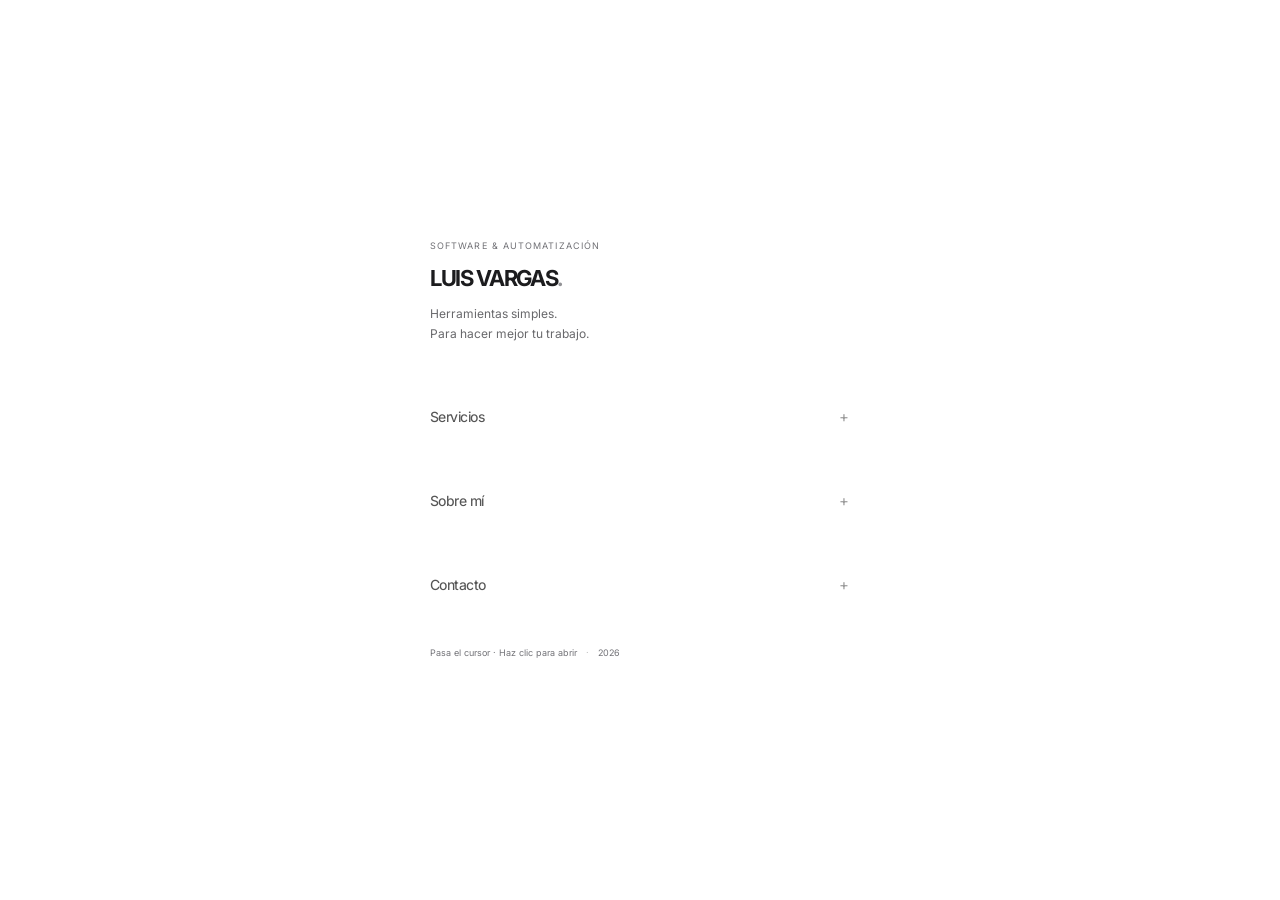
==== commit ebf6c986: "Add finite typographic drum menu with pronounced hover focus" ====
--- a/index.html
+++ b/index.html
@@ -22,7 +22,7 @@
    <div class="menu-wrap">
     <div class="text-menu" aria-label="Servicios, experiencia y contacto">
      <details class="item" id="servicios">
-      <summary aria-controls="servicios-panel"><span>En qué puedo ayudarte</span><span class="indicator" aria-hidden="true">+</span></summary>
+      <summary aria-controls="servicios-panel"><span>Servicios</span><span class="indicator" aria-hidden="true">+</span></summary>
       <div class="preview" id="servicios-panel">
        <dl class="services">
         <div><dt>Aplicaciones web</dt><dd>Reservas, solicitudes y herramientas para tu equipo.</dd></div>
@@ -34,7 +34,7 @@
       </div>
      </details>
      <details class="item" id="sobre-mi">
-      <summary aria-controls="experiencia-panel"><span>Un poco sobre mí</span><span class="indicator" aria-hidden="true">+</span></summary>
+      <summary aria-controls="experiencia-panel"><span>Sobre mí</span><span class="indicator" aria-hidden="true">+</span></summary>
       <div class="preview" id="experiencia-panel">
        <p class="about-intro">Desarrollo backend y frontend.<br>Me interesa que el software sea útil y fácil de usar.</p>
        <dl class="experience">
@@ -46,7 +46,7 @@
       </div>
      </details>
      <details class="item" id="contacto">
-      <summary aria-controls="contacto-panel"><span>Hablemos de tu proyecto</span><span class="indicator" aria-hidden="true">+</span></summary>
+      <summary aria-controls="contacto-panel"><span>Contacto</span><span class="indicator" aria-hidden="true">+</span></summary>
       <div class="preview contact" id="contacto-panel">
        <p>Cuéntame qué haces hoy<br>y qué te gustaría mejorar.</p>
        <a class="contact-button" href="mailto:luisvargas.swe@gmail.com?subject=Hablemos%20de%20mi%20proyecto">Escríbeme <span aria-hidden="true">↗</span></a>
@@ -55,7 +55,7 @@
      </details>
     </div>
    </div>
-   <footer><span class="hover-hint">Pasa el cursor para explorar</span><span class="touch-hint">Toca una sección para explorar</span><span class="footer-dot" aria-hidden="true">·</span><span>2026</span></footer>
+   <footer><span class="hover-hint">Pasa el cursor · Haz clic para abrir</span><span class="touch-hint">Toca una sección para explorar</span><span class="footer-dot" aria-hidden="true">·</span><span>2026</span></footer>
   </div>
  </div>
 </main>
--- a/assets/minimal.css
+++ b/assets/minimal.css
@@ -1,8 +1,13 @@
 :root{color-scheme:light;--ink:#1c1c1e;--muted:#68686b;--font:Inter,"Helvetica Neue",Arial,sans-serif}
-*{box-sizing:border-box}html,body{height:100%;margin:0}body{background:#fff;color:var(--ink);font:400 13px/1.6 var(--font);-webkit-font-smoothing:antialiased;text-align:left}::selection{background:#dedee1;color:#111}a{color:inherit;text-decoration:none}button,a,summary{-webkit-tap-highlight-color:transparent}a:focus-visible,summary:focus-visible{outline:2px solid #525257;outline-offset:5px;border-radius:2px}.scene{height:100vh;height:100svh;overflow-y:auto;overflow-x:hidden;overscroll-behavior:contain;outline:0;scrollbar-width:thin;scrollbar-color:#ddd transparent}.center-space{min-height:100%;display:flex;align-items:center;justify-content:center;padding:24px}.composition{width:min(100%,420px);will-change:transform;transform:translate3d(0,var(--spring-y,0px),0)}.identity{margin-bottom:30px}.eyebrow{font-size:9px;letter-spacing:.12em;text-transform:uppercase;color:#717176;margin:0 0 13px}h1{font-size:22px;font-weight:700;letter-spacing:-.06em;line-height:1.15;margin:0;transition:font-size .34s cubic-bezier(.2,.8,.2,1)}h1 span{color:#929296}.intro{font-size:12px;line-height:1.7;color:var(--muted);margin:12px 0 0}.text-menu{padding:0}.item{position:relative;border-bottom:1px solid #ededee}.item:first-child{border-top:1px solid #ededee}.item summary{list-style:none;position:relative;display:flex;align-items:center;justify-content:flex-start;min-height:52px;padding:12px 30px 12px 0;cursor:pointer;user-select:none;font-size:13px;font-weight:450;letter-spacing:-.025em;line-height:1.35;transition:font-size .32s cubic-bezier(.2,.8,.2,1),color .2s}.item summary::-webkit-details-marker{display:none}.indicator{position:absolute;right:2px;top:50%;transform:translateY(-50%);font-size:15px;line-height:1;color:#999;font-weight:400;transition:transform .3s,color .3s}.item[open] summary{font-size:22px;font-weight:500;color:#111}.item[open] .indicator{transform:translateY(-50%) rotate(45deg);color:#666}.preview{padding:12px 0 18px;max-width:350px;margin:0;color:var(--muted);font-size:12px;line-height:1.65}.preview p{margin:0}dl,dd{margin:0}.services,.experience{display:grid;gap:12px}.services dt,.experience dt{font-size:12px;font-weight:550;color:#29292c}.services dd,.experience dd{font-size:11px;max-width:310px;margin:4px 0 0;color:#707075}.preview .small-note{font-size:10px;color:#707075;max-width:290px;margin:12px 0 0}.text-link{display:inline-flex;align-items:center;justify-content:flex-start;gap:7px;min-height:36px;margin-top:6px;font-size:11px;color:#343438;text-decoration:underline;text-decoration-color:#a5a5ab;text-underline-offset:4px;transition:color .2s,text-decoration-color .2s}.text-link span[aria-hidden]{transition:transform .25s}.text-link:hover{color:#000;text-decoration-color:#333}.text-link:hover span[aria-hidden]{transform:translate(2px,-2px)}.about-intro{max-width:310px;margin:0 0 20px!important;font-size:11px}.contact{padding-top:16px;padding-bottom:18px}.contact>p{font-size:12px}.contact-button{display:flex;align-items:center;justify-content:space-between;gap:24px;width:150px;min-height:44px;margin:19px 0 10px;padding:0 14px;border:1px solid #d4d4d7;border-radius:3px;font-size:12px;font-weight:500;color:#252529;background:#fff;transition:background .2s,border-color .2s}.contact-button:hover{background:#f5f5f5;border-color:#999}.contact-button span{transition:transform .2s}.contact-button:hover span{transform:translate(2px,-2px)}.email{display:inline-block;min-height:36px;align-content:center;font-size:10px;color:#68686e;overflow-wrap:anywhere;transition:color .2s}.email:hover{color:#111}footer{display:flex;align-items:center;justify-content:flex-start;gap:9px;font-size:9px;color:#727277;margin-top:20px}.footer-dot{color:#bbb}.touch-hint{display:none}.skip{position:fixed;top:-100px;left:24px;z-index:10;background:#fff;padding:10px 16px}.skip:focus{top:10px}.sr-only{position:absolute;width:1px;height:1px;margin:-1px;padding:0;overflow:hidden;clip:rect(0,0,0,0);white-space:nowrap;border:0}
-@media(hover:hover) and (pointer:fine){h1:hover{font-size:32px}.item summary:hover{font-size:22px;color:#111}}
-@media(hover:none),(pointer:coarse){.hover-hint{display:none}.touch-hint{display:inline}.item summary{min-height:56px}}
-@media(max-width:480px){.center-space{padding:32px 24px}.identity{margin-bottom:25px}.composition{max-width:340px}.item[open] summary{font-size:19px}}
+*{box-sizing:border-box}html,body{height:100%;margin:0}body{background:#fff;color:var(--ink);font:400 13px/1.6 var(--font);-webkit-font-smoothing:antialiased;text-align:left}::selection{background:#dedee1;color:#111}a{color:inherit;text-decoration:none}button,a,summary{-webkit-tap-highlight-color:transparent}a:focus-visible,summary:focus-visible{outline:2px solid #525257;outline-offset:5px;border-radius:2px}.scene{height:100vh;height:100svh;overflow-y:auto;overflow-x:hidden;overscroll-behavior:contain;outline:0;scrollbar-width:thin;scrollbar-color:#ddd transparent}.center-space{min-height:100%;display:flex;align-items:center;justify-content:center;padding:24px}.composition{width:min(100%,420px);will-change:transform;transform:translate3d(0,var(--spring-y,0px),0)}.identity{margin-bottom:30px}.eyebrow{font-size:9px;letter-spacing:.12em;text-transform:uppercase;color:#717176;margin:0 0 13px}h1{font-size:22px;font-weight:700;letter-spacing:-.06em;line-height:1.15;margin:0;transition:font-size .34s cubic-bezier(.2,.8,.2,1)}h1 span{color:#929296}.intro{font-size:12px;line-height:1.7;color:var(--muted);margin:12px 0 0}.text-menu{padding:0}.item{position:relative}.item summary{list-style:none;position:relative;display:flex;align-items:center;justify-content:flex-start;min-height:84px;padding:14px 30px 14px 0;cursor:pointer;user-select:none;font-size:14px;font-weight:450;letter-spacing:-.04em;line-height:1.1;perspective:700px;color:#555;transition:color .25s}.item summary::-webkit-details-marker{display:none}.indicator{position:absolute;right:2px;top:50%;transform:translateY(-50%);font-size:15px;line-height:1;color:#999;font-weight:400;transition:transform .3s,color .3s}.item summary>span:first-child{display:block;transform-origin:left center;transform:scale(1) rotateX(0deg);transition:transform .48s cubic-bezier(.16,1,.3,1),opacity .35s;will-change:transform}
+.item.is-active summary,.item[open] summary{color:#111}
+.item.is-active summary>span:first-child,.text-menu:not(.has-active) .item[open] summary>span:first-child{transform:scale(4);font-weight:500}
+.text-menu.has-active .item:not(.is-active) summary>span:first-child{transform:scale(.92) rotateX(var(--tilt,30deg));opacity:.65}
+.item.is-far:not([open]) summary>span:first-child{opacity:.45!important}
+.item.is-active .indicator{color:#333}.item[open] .indicator{transform:translateY(-50%) rotate(45deg);color:#666}.preview{padding:12px 0 18px;max-width:350px;margin:0;color:var(--muted);font-size:12px;line-height:1.65}.preview p{margin:0}dl,dd{margin:0}.services,.experience{display:grid;gap:12px}.services dt,.experience dt{font-size:12px;font-weight:550;color:#29292c}.services dd,.experience dd{font-size:11px;max-width:310px;margin:4px 0 0;color:#707075}.preview .small-note{font-size:10px;color:#707075;max-width:290px;margin:12px 0 0}.text-link{display:inline-flex;align-items:center;justify-content:flex-start;gap:7px;min-height:36px;margin-top:6px;font-size:11px;color:#343438;text-decoration:underline;text-decoration-color:#a5a5ab;text-underline-offset:4px;transition:color .2s,text-decoration-color .2s}.text-link span[aria-hidden]{transition:transform .25s}.text-link:hover{color:#000;text-decoration-color:#333}.text-link:hover span[aria-hidden]{transform:translate(2px,-2px)}.about-intro{max-width:310px;margin:0 0 20px!important;font-size:11px}.contact{padding-top:16px;padding-bottom:18px}.contact>p{font-size:12px}.contact-button{display:flex;align-items:center;justify-content:space-between;gap:24px;width:150px;min-height:44px;margin:19px 0 10px;padding:0 14px;border:1px solid #d4d4d7;border-radius:3px;font-size:12px;font-weight:500;color:#252529;background:#fff;transition:background .2s,border-color .2s}.contact-button:hover{background:#f5f5f5;border-color:#999}.contact-button span{transition:transform .2s}.contact-button:hover span{transform:translate(2px,-2px)}.email{display:inline-block;min-height:36px;align-content:center;font-size:10px;color:#68686e;overflow-wrap:anywhere;transition:color .2s}.email:hover{color:#111}footer{display:flex;align-items:center;justify-content:flex-start;gap:9px;font-size:9px;color:#727277;margin-top:20px}.footer-dot{color:#bbb}.touch-hint{display:none}.skip{position:fixed;top:-100px;left:24px;z-index:10;background:#fff;padding:10px 16px}.skip:focus{top:10px}.sr-only{position:absolute;width:1px;height:1px;margin:-1px;padding:0;overflow:hidden;clip:rect(0,0,0,0);white-space:nowrap;border:0}
+@media(hover:hover) and (pointer:fine){.item summary:hover{color:#111}}
+@media(hover:none),(pointer:coarse){.hover-hint{display:none}.touch-hint{display:inline}.item summary{min-height:76px}}
+@media(max-width:480px){.center-space{padding:32px 24px}.identity{margin-bottom:25px}.composition{max-width:340px}.item.is-active summary>span:first-child,.text-menu:not(.has-active) .item[open] summary>span:first-child{transform:scale(3)}.item summary{min-height:72px}}
 @media(max-height:650px){.center-space{padding-top:22px;padding-bottom:22px}.identity{margin-bottom:20px}.eyebrow{margin-bottom:9px}.intro{margin-top:8px}.preview{padding-top:10px;padding-bottom:12px}footer{margin-top:18px}}
 @media(prefers-reduced-motion:no-preference){.item[open] .preview{animation:reveal .28s ease-out both}@keyframes reveal{from{opacity:0;transform:translateY(-5px)}to{opacity:1;transform:translateY(0)}}}
 @media(prefers-reduced-motion:reduce){*,*::before,*::after{animation:none!important;transition:none!important}.composition,.contact-button:hover span,.text-link:hover span[aria-hidden]{transform:none!important}}
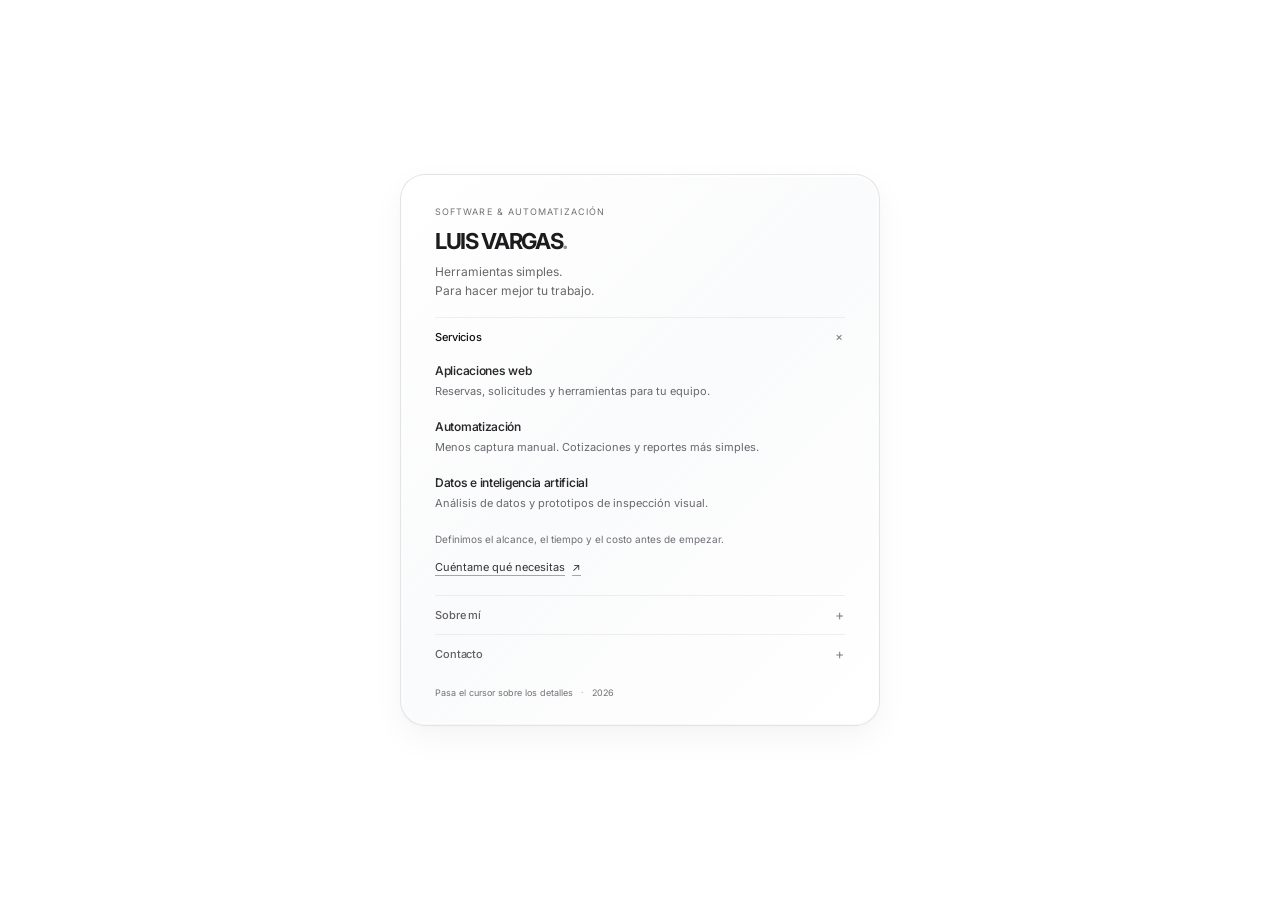
==== commit 22f89a12: "Move hover emphasis to content and add compact subtle glass panel" ====
--- a/index.html
+++ b/index.html
@@ -21,13 +21,13 @@
    </header>
    <div class="menu-wrap">
     <div class="text-menu" aria-label="Servicios, experiencia y contacto">
-     <details class="item" id="servicios">
+     <details class="item" id="servicios" open>
       <summary aria-controls="servicios-panel"><span>Servicios</span><span class="indicator" aria-hidden="true">+</span></summary>
       <div class="preview" id="servicios-panel">
        <dl class="services">
-        <div><dt>Aplicaciones web</dt><dd>Reservas, solicitudes y herramientas para tu equipo.</dd></div>
-        <div><dt>Automatización</dt><dd>Menos captura manual. Cotizaciones y reportes más simples.</dd></div>
-        <div><dt>Datos e inteligencia artificial</dt><dd>Análisis de datos y prototipos de inspección visual.</dd></div>
+        <div class="content-row" tabindex="0"><dt>Aplicaciones web</dt><dd>Reservas, solicitudes y herramientas para tu equipo.</dd></div>
+        <div class="content-row" tabindex="0"><dt>Automatización</dt><dd>Menos captura manual. Cotizaciones y reportes más simples.</dd></div>
+        <div class="content-row" tabindex="0"><dt>Datos e inteligencia artificial</dt><dd>Análisis de datos y prototipos de inspección visual.</dd></div>
        </dl>
        <p class="small-note">Definimos el alcance, el tiempo y el costo antes de empezar.</p>
        <a class="text-link" href="#contacto">Cuéntame qué necesitas <span aria-hidden="true">↗</span></a>
@@ -36,11 +36,11 @@
      <details class="item" id="sobre-mi">
       <summary aria-controls="experiencia-panel"><span>Sobre mí</span><span class="indicator" aria-hidden="true">+</span></summary>
       <div class="preview" id="experiencia-panel">
-       <p class="about-intro">Desarrollo backend y frontend.<br>Me interesa que el software sea útil y fácil de usar.</p>
+       <p class="about-intro hover-copy" tabindex="0">Desarrollo backend y frontend.<br>Me interesa que el software sea útil y fácil de usar.</p>
        <dl class="experience">
-        <div><dt>CETYS</dt><dd>Sistemas de gestión y reservas.</dd></div>
-        <div><dt>Khaos Performance Gym</dt><dd>Desarrollo frontend en equipo.</dd></div>
-        <div><dt>Machining Network</dt><dd>Prácticas en visión artificial.</dd></div>
+        <div class="content-row" tabindex="0"><dt>CETYS</dt><dd>Sistemas de gestión y reservas.</dd></div>
+        <div class="content-row" tabindex="0"><dt>Khaos Performance Gym</dt><dd>Desarrollo frontend en equipo.</dd></div>
+        <div class="content-row" tabindex="0"><dt>Machining Network</dt><dd>Prácticas en visión artificial.</dd></div>
        </dl>
        <a class="text-link" href="https://www.linkedin.com/in/luisvvargas/" target="_blank" rel="noopener noreferrer">Mi experiencia en LinkedIn <span aria-hidden="true">↗</span><span class="sr-only"> (abre otra pestaña)</span></a>
       </div>
@@ -48,14 +48,14 @@
      <details class="item" id="contacto">
       <summary aria-controls="contacto-panel"><span>Contacto</span><span class="indicator" aria-hidden="true">+</span></summary>
       <div class="preview contact" id="contacto-panel">
-       <p>Cuéntame qué haces hoy<br>y qué te gustaría mejorar.</p>
+       <p class="hover-copy" tabindex="0">Cuéntame qué haces hoy<br>y qué te gustaría mejorar.</p>
        <a class="contact-button" href="mailto:luisvargas.swe@gmail.com?subject=Hablemos%20de%20mi%20proyecto">Escríbeme <span aria-hidden="true">↗</span></a>
        <a class="email" href="mailto:luisvargas.swe@gmail.com">luisvargas.swe@gmail.com</a>
       </div>
      </details>
     </div>
    </div>
-   <footer><span class="hover-hint">Pasa el cursor · Haz clic para abrir</span><span class="touch-hint">Toca una sección para explorar</span><span class="footer-dot" aria-hidden="true">·</span><span>2026</span></footer>
+   <footer><span class="hover-hint">Pasa el cursor sobre los detalles</span><span class="touch-hint">Toca una sección para explorar</span><span class="footer-dot" aria-hidden="true">·</span><span>2026</span></footer>
   </div>
  </div>
 </main>
--- a/assets/minimal.css
+++ b/assets/minimal.css
@@ -1,14 +1,60 @@
 :root{color-scheme:light;--ink:#1c1c1e;--muted:#68686b;--font:Inter,"Helvetica Neue",Arial,sans-serif}
-*{box-sizing:border-box}html,body{height:100%;margin:0}body{background:#fff;color:var(--ink);font:400 13px/1.6 var(--font);-webkit-font-smoothing:antialiased;text-align:left}::selection{background:#dedee1;color:#111}a{color:inherit;text-decoration:none}button,a,summary{-webkit-tap-highlight-color:transparent}a:focus-visible,summary:focus-visible{outline:2px solid #525257;outline-offset:5px;border-radius:2px}.scene{height:100vh;height:100svh;overflow-y:auto;overflow-x:hidden;overscroll-behavior:contain;outline:0;scrollbar-width:thin;scrollbar-color:#ddd transparent}.center-space{min-height:100%;display:flex;align-items:center;justify-content:center;padding:24px}.composition{width:min(100%,420px);will-change:transform;transform:translate3d(0,var(--spring-y,0px),0)}.identity{margin-bottom:30px}.eyebrow{font-size:9px;letter-spacing:.12em;text-transform:uppercase;color:#717176;margin:0 0 13px}h1{font-size:22px;font-weight:700;letter-spacing:-.06em;line-height:1.15;margin:0;transition:font-size .34s cubic-bezier(.2,.8,.2,1)}h1 span{color:#929296}.intro{font-size:12px;line-height:1.7;color:var(--muted);margin:12px 0 0}.text-menu{padding:0}.item{position:relative}.item summary{list-style:none;position:relative;display:flex;align-items:center;justify-content:flex-start;min-height:84px;padding:14px 30px 14px 0;cursor:pointer;user-select:none;font-size:14px;font-weight:450;letter-spacing:-.04em;line-height:1.1;perspective:700px;color:#555;transition:color .25s}.item summary::-webkit-details-marker{display:none}.indicator{position:absolute;right:2px;top:50%;transform:translateY(-50%);font-size:15px;line-height:1;color:#999;font-weight:400;transition:transform .3s,color .3s}.item summary>span:first-child{display:block;transform-origin:left center;transform:scale(1) rotateX(0deg);transition:transform .48s cubic-bezier(.16,1,.3,1),opacity .35s;will-change:transform}
-.item.is-active summary,.item[open] summary{color:#111}
-.item.is-active summary>span:first-child,.text-menu:not(.has-active) .item[open] summary>span:first-child{transform:scale(4);font-weight:500}
-.text-menu.has-active .item:not(.is-active) summary>span:first-child{transform:scale(.92) rotateX(var(--tilt,30deg));opacity:.65}
-.item.is-far:not([open]) summary>span:first-child{opacity:.45!important}
-.item.is-active .indicator{color:#333}.item[open] .indicator{transform:translateY(-50%) rotate(45deg);color:#666}.preview{padding:12px 0 18px;max-width:350px;margin:0;color:var(--muted);font-size:12px;line-height:1.65}.preview p{margin:0}dl,dd{margin:0}.services,.experience{display:grid;gap:12px}.services dt,.experience dt{font-size:12px;font-weight:550;color:#29292c}.services dd,.experience dd{font-size:11px;max-width:310px;margin:4px 0 0;color:#707075}.preview .small-note{font-size:10px;color:#707075;max-width:290px;margin:12px 0 0}.text-link{display:inline-flex;align-items:center;justify-content:flex-start;gap:7px;min-height:36px;margin-top:6px;font-size:11px;color:#343438;text-decoration:underline;text-decoration-color:#a5a5ab;text-underline-offset:4px;transition:color .2s,text-decoration-color .2s}.text-link span[aria-hidden]{transition:transform .25s}.text-link:hover{color:#000;text-decoration-color:#333}.text-link:hover span[aria-hidden]{transform:translate(2px,-2px)}.about-intro{max-width:310px;margin:0 0 20px!important;font-size:11px}.contact{padding-top:16px;padding-bottom:18px}.contact>p{font-size:12px}.contact-button{display:flex;align-items:center;justify-content:space-between;gap:24px;width:150px;min-height:44px;margin:19px 0 10px;padding:0 14px;border:1px solid #d4d4d7;border-radius:3px;font-size:12px;font-weight:500;color:#252529;background:#fff;transition:background .2s,border-color .2s}.contact-button:hover{background:#f5f5f5;border-color:#999}.contact-button span{transition:transform .2s}.contact-button:hover span{transform:translate(2px,-2px)}.email{display:inline-block;min-height:36px;align-content:center;font-size:10px;color:#68686e;overflow-wrap:anywhere;transition:color .2s}.email:hover{color:#111}footer{display:flex;align-items:center;justify-content:flex-start;gap:9px;font-size:9px;color:#727277;margin-top:20px}.footer-dot{color:#bbb}.touch-hint{display:none}.skip{position:fixed;top:-100px;left:24px;z-index:10;background:#fff;padding:10px 16px}.skip:focus{top:10px}.sr-only{position:absolute;width:1px;height:1px;margin:-1px;padding:0;overflow:hidden;clip:rect(0,0,0,0);white-space:nowrap;border:0}
-@media(hover:hover) and (pointer:fine){.item summary:hover{color:#111}}
-@media(hover:none),(pointer:coarse){.hover-hint{display:none}.touch-hint{display:inline}.item summary{min-height:76px}}
-@media(max-width:480px){.center-space{padding:32px 24px}.identity{margin-bottom:25px}.composition{max-width:340px}.item.is-active summary>span:first-child,.text-menu:not(.has-active) .item[open] summary>span:first-child{transform:scale(3)}.item summary{min-height:72px}}
-@media(max-height:650px){.center-space{padding-top:22px;padding-bottom:22px}.identity{margin-bottom:20px}.eyebrow{margin-bottom:9px}.intro{margin-top:8px}.preview{padding-top:10px;padding-bottom:12px}footer{margin-top:18px}}
-@media(prefers-reduced-motion:no-preference){.item[open] .preview{animation:reveal .28s ease-out both}@keyframes reveal{from{opacity:0;transform:translateY(-5px)}to{opacity:1;transform:translateY(0)}}}
+*{box-sizing:border-box}
+html,body{height:100%;margin:0}
+body{background:#fff;color:var(--ink);font:400 13px/1.6 var(--font);-webkit-font-smoothing:antialiased;text-align:left}
+::selection{background:#dedee1;color:#111}
+a{color:inherit;text-decoration:none}
+button,a,summary{-webkit-tap-highlight-color:transparent}
+a:focus-visible,summary:focus-visible,.content-row:focus-visible,.hover-copy:focus-visible{outline:2px solid #777;outline-offset:4px;border-radius:4px}
+.scene{height:100vh;height:100svh;overflow-y:auto;overflow-x:hidden;overscroll-behavior:contain;outline:0;scrollbar-width:thin;scrollbar-color:#ddd transparent}
+.center-space{min-height:100%;display:flex;align-items:center;justify-content:center;padding:24px}
+.composition{position:relative;isolation:isolate;width:min(100%,480px);padding:30px 34px 24px;border:1px solid rgba(205,207,210,.55);border-radius:25px;background:linear-gradient(135deg,rgba(255,255,255,.94),rgba(246,247,249,.55) 48%,rgba(255,255,255,.86));backdrop-filter:blur(18px) saturate(1.12);-webkit-backdrop-filter:blur(18px) saturate(1.12);box-shadow:inset 0 1px 1px #fff,inset 0 -1px 2px rgba(185,189,197,.12),0 12px 34px rgba(25,30,40,.045),0 2px 7px rgba(25,30,40,.025);transform:translate3d(0,var(--spring-y,0px),0)}
+.composition::before{content:"";position:absolute;inset:1px;border:1px solid rgba(255,255,255,.86);border-radius:23px;pointer-events:none;z-index:-1}
+.identity{margin-bottom:17px}
+.eyebrow{font-size:9px;letter-spacing:.12em;text-transform:uppercase;color:#717176;margin:0 0 9px}
+h1{font-size:22px;font-weight:700;letter-spacing:-.06em;line-height:1.15;margin:0}
+h1 span{color:#929296}
+.intro{font-size:12px;line-height:1.6;color:var(--muted);margin:8px 0 0}
+.text-menu{padding:0}
+.item{position:relative;border-top:1px solid rgba(130,133,140,.12)}
+.item summary{list-style:none;position:relative;display:flex;align-items:center;min-height:38px;padding:8px 24px 8px 0;cursor:pointer;user-select:none;font-size:11px;font-weight:500;letter-spacing:-.01em;line-height:1.4;color:#606066;transition:color .2s}
+.item summary::-webkit-details-marker{display:none}
+.item[open] summary,.item summary:hover{color:#111}
+.indicator{position:absolute;right:1px;top:50%;transform:translateY(-50%);font-size:14px;line-height:1;color:#888;font-weight:400;transition:transform .25s}
+.item[open] .indicator{transform:translateY(-50%) rotate(45deg)}
+.preview{padding:2px 0 12px;margin:0;color:var(--muted);font-size:12px;line-height:1.6}
+.preview p,dl,dd{margin:0}
+.services,.experience{display:grid;gap:3px}
+.content-row{padding:6px 0;min-height:53px;outline-offset:2px}
+.content-row dt{font-size:12px;font-weight:550;letter-spacing:-.025em;line-height:1.2;color:#29292c;transition:font-size .28s cubic-bezier(.2,.8,.2,1),color .2s}
+.content-row dd{font-size:11px;line-height:1.45;margin:5px 0 0;color:#68686e;transition:color .2s}
+.content-row:focus-visible dt{font-size:24px;color:#111}
+.preview .small-note{font-size:10px;color:#707075;max-width:310px;margin:8px 0 0}
+.text-link{display:inline-flex;align-items:center;gap:7px;min-height:32px;margin-top:4px;font-size:11px;color:#343438;text-decoration:underline;text-decoration-color:#a5a5ab;text-underline-offset:4px;transition:color .2s,text-decoration-color .2s}
+.text-link span[aria-hidden]{transition:transform .25s}
+.text-link:hover{color:#000;text-decoration-color:#333}
+.text-link:hover span[aria-hidden]{transform:translate(2px,-2px)}
+.about-intro{margin:0 0 10px!important;font-size:11px}
+.hover-copy{transition:font-size .28s cubic-bezier(.2,.8,.2,1)}
+.hover-copy:focus-visible{font-size:18px}
+.contact{padding-top:6px}
+.contact>p{font-size:12px}
+.contact>p:focus-visible{font-size:18px}
+.contact-button{display:flex;align-items:center;justify-content:space-between;gap:24px;width:140px;min-height:40px;margin:12px 0 4px;padding:0 12px;border:1px solid #d4d4d7;border-radius:9px;font-size:12px;font-weight:500;color:#252529;background:rgba(255,255,255,.7);transition:background .2s,border-color .2s}
+.contact-button:hover{background:#fff;border-color:#999}
+.contact-button span{transition:transform .2s}
+.contact-button:hover span{transform:translate(2px,-2px)}
+.email{display:inline-block;min-height:32px;align-content:center;font-size:10px;color:#68686e;overflow-wrap:anywhere;transition:color .2s}
+.email:hover{color:#111}
+footer{display:flex;align-items:center;gap:8px;font-size:9px;color:#727277;margin-top:13px}
+.footer-dot{color:#aaa}.touch-hint{display:none}
+.skip{position:fixed;top:-100px;left:24px;z-index:10;background:#fff;padding:10px 16px}.skip:focus{top:10px}
+.sr-only{position:absolute;width:1px;height:1px;margin:-1px;padding:0;overflow:hidden;clip:rect(0,0,0,0);white-space:nowrap;border:0}
+@media(hover:hover) and (pointer:fine){.content-row:hover dt{font-size:24px;color:#111}.content-row:hover dd{color:#424247}.hover-copy:hover{font-size:18px}}
+@media(hover:none),(pointer:coarse){.hover-hint{display:none}.touch-hint{display:inline}.item summary{min-height:44px}}
+@media(max-width:480px){.center-space{padding:20px 16px}.composition{padding:24px 22px 20px;border-radius:22px}.composition::before{border-radius:20px}.content-row:focus-visible dt{font-size:20px}footer{font-size:8px;gap:6px}}
+@media(max-width:480px) and (hover:hover) and (pointer:fine){.content-row:hover dt{font-size:20px}}
+@media(prefers-reduced-motion:no-preference){.item[open] .preview{animation:reveal .22s ease-out both}@keyframes reveal{from{opacity:0;transform:translateY(-3px)}to{opacity:1;transform:translateY(0)}}}
 @media(prefers-reduced-motion:reduce){*,*::before,*::after{animation:none!important;transition:none!important}.composition,.contact-button:hover span,.text-link:hover span[aria-hidden]{transform:none!important}}
-@media print{html,body,.scene{height:auto;overflow:visible}.center-space{padding:0}.composition{transform:none!important}footer,.skip,.indicator{display:none}.item::details-content{content-visibility:visible}.item .preview{display:block}.item summary{font-size:16px}}
+@media(prefers-reduced-transparency:reduce){.composition{background:#fff;backdrop-filter:none;-webkit-backdrop-filter:none}}
+@media print{html,body,.scene{height:auto;overflow:visible}.center-space{padding:0}.composition{transform:none!important;box-shadow:none;border:0;backdrop-filter:none}footer,.skip,.indicator,.composition::before{display:none}.item::details-content{content-visibility:visible}.item .preview{display:block}}
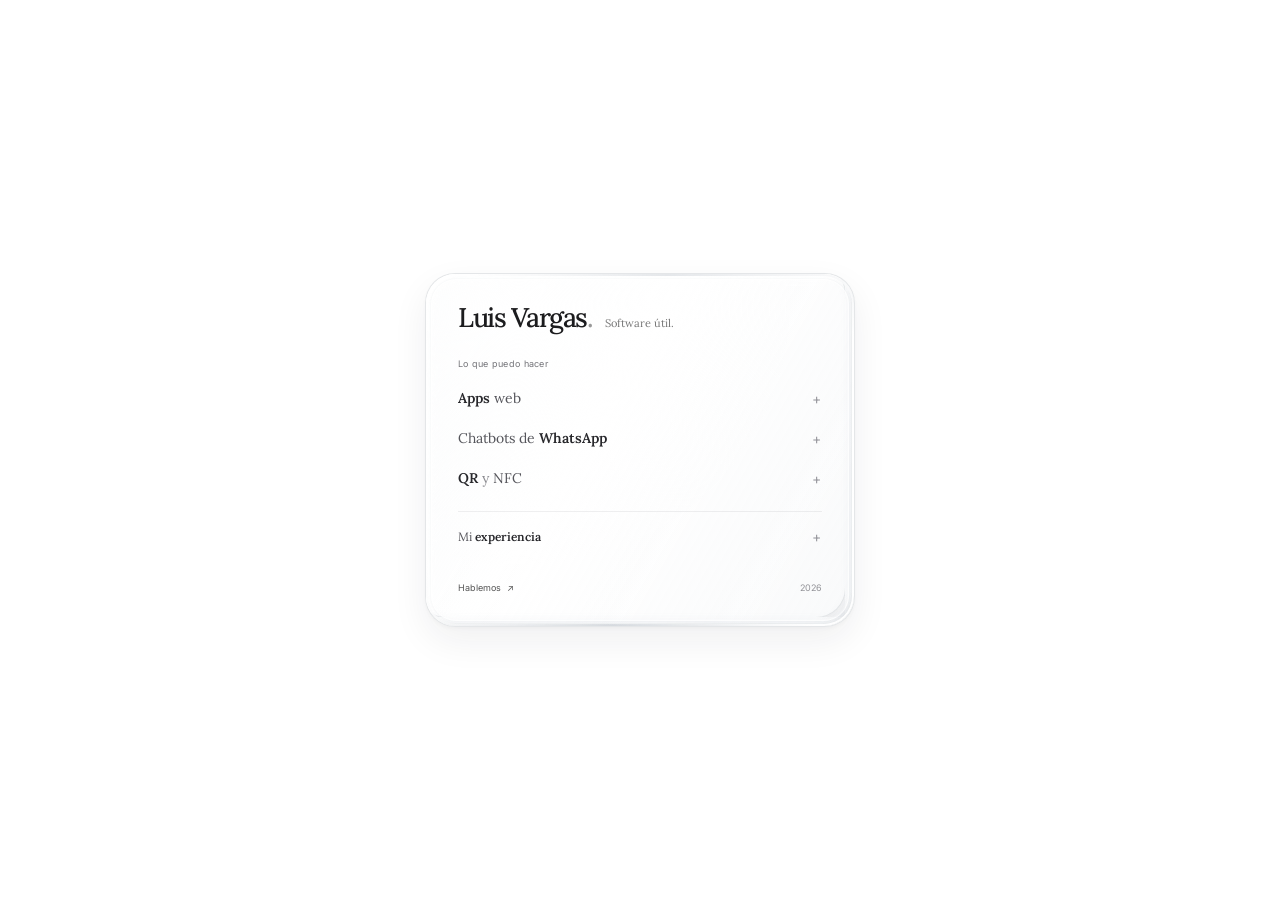
==== commit 838cd663: "Present small business offerings with minimal editorial disclosures and responsive glass" ====
--- a/index.html
+++ b/index.html
@@ -2,60 +2,46 @@
 <html lang="es-MX">
 <head>
 <meta charset="utf-8"><meta name="viewport" content="width=device-width,initial-scale=1"><meta name="theme-color" content="#ffffff">
-<title>Luis Vargas — Software y automatización</title>
-<meta name="description" content="Aplicaciones web, automatización y visión artificial. Conoce mi experiencia y cuéntame qué necesitas resolver.">
+<title>Luis Vargas — Software para negocios</title>
+<meta name="description" content="Apps web, chatbots de WhatsApp y soluciones QR/NFC para negocios. Proyectos pequeños con un alcance claro.">
 <link rel="icon" href="assets/monogram.svg" type="image/svg+xml">
 <link rel="preconnect" href="https://fonts.googleapis.com"><link rel="preconnect" href="https://fonts.gstatic.com" crossorigin>
-<link href="https://fonts.googleapis.com/css2?family=Inter:wght@400;450;500;550;600;650;700&display=swap" rel="stylesheet">
+<link href="https://fonts.googleapis.com/css2?family=Inter:wght@400;500;600&family=Lora:wght@400;500;600;700&display=swap" rel="stylesheet">
 <link rel="stylesheet" href="assets/minimal.css"><script src="assets/minimal.js" defer></script>
 </head>
 <body>
+<svg class="glass-defs" aria-hidden="true" xmlns="http://www.w3.org/2000/svg"><defs><filter id="panel-refraction" x="0" y="0" width="100%" height="100%" color-interpolation-filters="sRGB"><feImage id="glass-map" width="100%" height="100%" preserveAspectRatio="none" result="lens"/><feDisplacementMap in="SourceGraphic" in2="lens" scale="18" xChannelSelector="R" yChannelSelector="G"/><feGaussianBlur stdDeviation="0.35"/></filter></defs></svg>
 <a class="skip" href="#inicio">Saltar al contenido</a>
 <main class="scene" id="inicio" tabindex="-1">
  <div class="center-space">
   <div class="composition">
-   <header class="identity">
-    <p class="eyebrow">Software &amp; automatización</p>
-    <h1>LUIS VARGAS<span>.</span></h1>
-    <p class="intro">Herramientas simples.<br>Para hacer mejor tu trabajo.</p>
-   </header>
-   <div class="menu-wrap">
-    <div class="text-menu" aria-label="Servicios, experiencia y contacto">
-     <details class="item" id="servicios" open>
-      <summary aria-controls="servicios-panel"><span>Servicios</span><span class="indicator" aria-hidden="true">+</span></summary>
-      <div class="preview" id="servicios-panel">
-       <dl class="services">
-        <div class="content-row" tabindex="0"><dt>Aplicaciones web</dt><dd>Reservas, solicitudes y herramientas para tu equipo.</dd></div>
-        <div class="content-row" tabindex="0"><dt>Automatización</dt><dd>Menos captura manual. Cotizaciones y reportes más simples.</dd></div>
-        <div class="content-row" tabindex="0"><dt>Datos e inteligencia artificial</dt><dd>Análisis de datos y prototipos de inspección visual.</dd></div>
-       </dl>
-       <p class="small-note">Definimos el alcance, el tiempo y el costo antes de empezar.</p>
-       <a class="text-link" href="#contacto">Cuéntame qué necesitas <span aria-hidden="true">↗</span></a>
-      </div>
-     </details>
-     <details class="item" id="sobre-mi">
-      <summary aria-controls="experiencia-panel"><span>Sobre mí</span><span class="indicator" aria-hidden="true">+</span></summary>
-      <div class="preview" id="experiencia-panel">
-       <p class="about-intro hover-copy" tabindex="0">Desarrollo backend y frontend.<br>Me interesa que el software sea útil y fácil de usar.</p>
-       <dl class="experience">
-        <div class="content-row" tabindex="0"><dt>CETYS</dt><dd>Sistemas de gestión y reservas.</dd></div>
-        <div class="content-row" tabindex="0"><dt>Khaos Performance Gym</dt><dd>Desarrollo frontend en equipo.</dd></div>
-        <div class="content-row" tabindex="0"><dt>Machining Network</dt><dd>Prácticas en visión artificial.</dd></div>
-       </dl>
-       <a class="text-link" href="https://www.linkedin.com/in/luisvvargas/" target="_blank" rel="noopener noreferrer">Mi experiencia en LinkedIn <span aria-hidden="true">↗</span><span class="sr-only"> (abre otra pestaña)</span></a>
-      </div>
-     </details>
-     <details class="item" id="contacto">
-      <summary aria-controls="contacto-panel"><span>Contacto</span><span class="indicator" aria-hidden="true">+</span></summary>
-      <div class="preview contact" id="contacto-panel">
-       <p class="hover-copy" tabindex="0">Cuéntame qué haces hoy<br>y qué te gustaría mejorar.</p>
-       <a class="contact-button" href="mailto:luisvargas.swe@gmail.com?subject=Hablemos%20de%20mi%20proyecto">Escríbeme <span aria-hidden="true">↗</span></a>
-       <a class="email" href="mailto:luisvargas.swe@gmail.com">luisvargas.swe@gmail.com</a>
-      </div>
-     </details>
+   <div class="glass-surface" aria-hidden="true"></div>
+   <header class="identity"><h1>Luis Vargas<span>.</span></h1><p>Software útil.</p></header>
+   <section aria-labelledby="oferta-title" class="offerings">
+    <h2 id="oferta-title">Lo que puedo hacer</h2>
+    <details class="entry" id="apps-web">
+     <summary><span><strong>Apps</strong> web</span><span class="indicator" aria-hidden="true">+</span></summary>
+     <div class="detail-content"><p><strong>Una herramienta para una tarea concreta.</strong> Formularios, reservas y cotizadores sencillos para tu negocio.</p><p class="small-note">Alcance, precio y entrega acordados antes de empezar.</p></div>
+    </details>
+    <details class="entry" id="whatsapp">
+     <summary><span>Chatbots de <strong>WhatsApp</strong></span><span class="indicator" aria-hidden="true">+</span></summary>
+     <div class="detail-content"><p><strong>Resuelve preguntas repetidas.</strong> Un asistente para informar sobre tu negocio, recoger solicitudes y pasar la conversación a tu equipo.</p><p class="small-note">Empezamos con un flujo sencillo. El uso de WhatsApp y otros servicios se cotiza por separado.</p></div>
+    </details>
+    <details class="entry" id="qr-nfc">
+     <summary><span><strong>QR</strong> <span class="muted">y</span> NFC</span><span class="indicator" aria-hidden="true">+</span></summary>
+     <div class="detail-content"><p><strong>Tu negocio, a un toque.</strong> Menús, catálogos y tarjetas digitales que se abren desde un QR o una etiqueta NFC.</p><p class="small-note">Podemos empezar solo con QR. Las etiquetas físicas son opcionales y se cotizan aparte.</p></div>
+    </details>
+   </section>
+   <details class="experience-group" id="experiencia">
+    <summary><span>Mi <strong>experiencia</strong></span><span class="indicator" aria-hidden="true">+</span></summary>
+    <div class="detail-content">
+     <details class="entry"><summary><span><strong>CETYS</strong></span><span class="indicator" aria-hidden="true">+</span></summary><div class="detail-content"><p><strong>Backend y apoyo en frontend.</strong> Colaboré en el sistema de reservas de cubículos de la biblioteca, de mayo de 2024 a noviembre de 2025.</p></div></details>
+     <details class="entry"><summary><span>Khaos <strong>Performance Gym</strong></span><span class="indicator" aria-hidden="true">+</span></summary><div class="detail-content"><p><strong>Desarrollo frontend en equipo</strong> para una aplicación de negocio. El proyecto es privado.</p></div></details>
+     <details class="entry"><summary><span><strong>Machining</strong> Network</span><span class="indicator" aria-hidden="true">+</span></summary><div class="detail-content"><p><strong>Prácticas en visión artificial.</strong> Trabajo relacionado con inspección visual.</p></div></details>
+     <a class="text-link" href="https://www.linkedin.com/in/luisvvargas/" target="_blank" rel="noopener noreferrer">Más en LinkedIn <span aria-hidden="true">↗</span><span class="sr-only"> (abre otra pestaña)</span></a>
     </div>
-   </div>
-   <footer><span class="hover-hint">Pasa el cursor sobre los detalles</span><span class="touch-hint">Toca una sección para explorar</span><span class="footer-dot" aria-hidden="true">·</span><span>2026</span></footer>
+   </details>
+   <footer><a href="mailto:luisvargas.swe@gmail.com?subject=Hablemos%20de%20mi%20proyecto" aria-label="Hablemos: enviar correo a luisvargas.swe@gmail.com">Hablemos <span aria-hidden="true">↗</span></a><span>2026</span></footer>
   </div>
  </div>
 </main>
--- a/assets/minimal.css
+++ b/assets/minimal.css
@@ -1,4 +1,4 @@
-:root{color-scheme:light;--ink:#1c1c1e;--muted:#68686b;--font:Inter,"Helvetica Neue",Arial,sans-serif}
+:root{color-scheme:light;--ink:#1c1c1e;--muted:#68686b;--font:Lora,Georgia,serif;--ui:Inter,"Helvetica Neue",Arial,sans-serif}
 *{box-sizing:border-box}
 html,body{height:100%;margin:0}
 body{background:#fff;color:var(--ink);font:400 13px/1.6 var(--font);-webkit-font-smoothing:antialiased;text-align:left}
@@ -8,53 +8,44 @@
 a:focus-visible,summary:focus-visible,.content-row:focus-visible,.hover-copy:focus-visible{outline:2px solid #777;outline-offset:4px;border-radius:4px}
 .scene{height:100vh;height:100svh;overflow-y:auto;overflow-x:hidden;overscroll-behavior:contain;outline:0;scrollbar-width:thin;scrollbar-color:#ddd transparent}
 .center-space{min-height:100%;display:flex;align-items:center;justify-content:center;padding:24px}
-.composition{position:relative;isolation:isolate;width:min(100%,480px);padding:30px 34px 24px;border:1px solid rgba(205,207,210,.55);border-radius:25px;background:linear-gradient(135deg,rgba(255,255,255,.94),rgba(246,247,249,.55) 48%,rgba(255,255,255,.86));backdrop-filter:blur(18px) saturate(1.12);-webkit-backdrop-filter:blur(18px) saturate(1.12);box-shadow:inset 0 1px 1px #fff,inset 0 -1px 2px rgba(185,189,197,.12),0 12px 34px rgba(25,30,40,.045),0 2px 7px rgba(25,30,40,.025);transform:translate3d(0,var(--spring-y,0px),0)}
-.composition::before{content:"";position:absolute;inset:1px;border:1px solid rgba(255,255,255,.86);border-radius:23px;pointer-events:none;z-index:-1}
-.identity{margin-bottom:17px}
-.eyebrow{font-size:9px;letter-spacing:.12em;text-transform:uppercase;color:#717176;margin:0 0 9px}
-h1{font-size:22px;font-weight:700;letter-spacing:-.06em;line-height:1.15;margin:0}
-h1 span{color:#929296}
-.intro{font-size:12px;line-height:1.6;color:var(--muted);margin:8px 0 0}
-.text-menu{padding:0}
-.item{position:relative;border-top:1px solid rgba(130,133,140,.12)}
-.item summary{list-style:none;position:relative;display:flex;align-items:center;min-height:38px;padding:8px 24px 8px 0;cursor:pointer;user-select:none;font-size:11px;font-weight:500;letter-spacing:-.01em;line-height:1.4;color:#606066;transition:color .2s}
-.item summary::-webkit-details-marker{display:none}
-.item[open] summary,.item summary:hover{color:#111}
-.indicator{position:absolute;right:1px;top:50%;transform:translateY(-50%);font-size:14px;line-height:1;color:#888;font-weight:400;transition:transform .25s}
-.item[open] .indicator{transform:translateY(-50%) rotate(45deg)}
-.preview{padding:2px 0 12px;margin:0;color:var(--muted);font-size:12px;line-height:1.6}
-.preview p,dl,dd{margin:0}
-.services,.experience{display:grid;gap:3px}
-.content-row{padding:6px 0;min-height:53px;outline-offset:2px}
-.content-row dt{font-size:12px;font-weight:550;letter-spacing:-.025em;line-height:1.2;color:#29292c;transition:font-size .28s cubic-bezier(.2,.8,.2,1),color .2s}
-.content-row dd{font-size:11px;line-height:1.45;margin:5px 0 0;color:#68686e;transition:color .2s}
-.content-row:focus-visible dt{font-size:24px;color:#111}
-.preview .small-note{font-size:10px;color:#707075;max-width:310px;margin:8px 0 0}
-.text-link{display:inline-flex;align-items:center;gap:7px;min-height:32px;margin-top:4px;font-size:11px;color:#343438;text-decoration:underline;text-decoration-color:#a5a5ab;text-underline-offset:4px;transition:color .2s,text-decoration-color .2s}
-.text-link span[aria-hidden]{transition:transform .25s}
-.text-link:hover{color:#000;text-decoration-color:#333}
-.text-link:hover span[aria-hidden]{transform:translate(2px,-2px)}
-.about-intro{margin:0 0 10px!important;font-size:11px}
-.hover-copy{transition:font-size .28s cubic-bezier(.2,.8,.2,1)}
-.hover-copy:focus-visible{font-size:18px}
-.contact{padding-top:6px}
-.contact>p{font-size:12px}
-.contact>p:focus-visible{font-size:18px}
-.contact-button{display:flex;align-items:center;justify-content:space-between;gap:24px;width:140px;min-height:40px;margin:12px 0 4px;padding:0 12px;border:1px solid #d4d4d7;border-radius:9px;font-size:12px;font-weight:500;color:#252529;background:rgba(255,255,255,.7);transition:background .2s,border-color .2s}
-.contact-button:hover{background:#fff;border-color:#999}
-.contact-button span{transition:transform .2s}
-.contact-button:hover span{transform:translate(2px,-2px)}
-.email{display:inline-block;min-height:32px;align-content:center;font-size:10px;color:#68686e;overflow-wrap:anywhere;transition:color .2s}
-.email:hover{color:#111}
-footer{display:flex;align-items:center;gap:8px;font-size:9px;color:#727277;margin-top:13px}
-.footer-dot{color:#aaa}.touch-hint{display:none}
+.glass-defs{position:absolute;width:0;height:0;pointer-events:none}
+.composition{--light-x:22%;--light-y:10%;--light-angle:135deg;position:relative;isolation:isolate;width:min(100%,430px);padding:28px 32px 23px;border:1px solid rgba(170,176,184,.32);border-radius:30px;background:rgba(255,255,255,.14);box-shadow:0 14px 36px rgba(25,30,40,.065),0 2px 5px rgba(25,30,40,.035),inset 0 0 0 1px rgba(255,255,255,.85);transform:translate3d(0,var(--spring-y,0px),0)}
+.glass-surface{position:absolute;inset:0;border-radius:inherit;z-index:-2;pointer-events:none;background:radial-gradient(ellipse at var(--light-x) var(--light-y),rgba(255,255,255,.98),rgba(255,255,255,.08) 57%),linear-gradient(120deg,rgba(235,239,242,.3),rgba(255,255,255,.02) 40%,rgba(221,226,231,.18));backdrop-filter:blur(2px) saturate(1.1);-webkit-backdrop-filter:blur(2px) saturate(1.1);box-shadow:inset 2px 2px 2px rgba(255,255,255,1),inset -2px -2px 3px rgba(137,147,158,.16),inset 5px 5px 7px rgba(255,255,255,.88),inset -5px -5px 8px rgba(157,168,181,.12)}
+@supports(backdrop-filter:url(#panel-refraction)){.glass-ready .glass-surface{backdrop-filter:url(#panel-refraction) saturate(1.1)}}
+.composition::before{content:"";position:absolute;inset:0;padding:2px;border-radius:inherit;background:conic-gradient(from var(--light-angle),rgba(255,255,255,.96),rgba(149,159,170,.18) 15%,rgba(255,255,255,.95) 30%,rgba(255,255,255,.1) 50%,rgba(144,155,168,.24) 65%,#fff 80%,rgba(255,255,255,.96));mask:linear-gradient(#fff 0 0) content-box,linear-gradient(#fff 0 0);mask-composite:exclude;-webkit-mask:linear-gradient(#fff 0 0) content-box,linear-gradient(#fff 0 0);-webkit-mask-composite:xor;pointer-events:none;z-index:-1}
+.composition::after{content:"";position:absolute;inset:5px;border-radius:25px;border:1px solid rgba(255,255,255,.75);box-shadow:0 0 2px rgba(133,145,158,.13),inset 0 0 2px rgba(255,255,255,.9);pointer-events:none;z-index:-1}
+.identity{display:flex;align-items:baseline;flex-wrap:wrap;gap:7px 13px;margin-bottom:24px}
+h1{font-size:27px;font-weight:500;letter-spacing:-.055em;line-height:1.15;margin:0}h1 span{color:#999}
+.identity p{margin:0;color:#777;font-size:11px}
+h2{font:400 9px/1.5 var(--ui);letter-spacing:.03em;color:#737378;margin:0 0 8px}
+strong{font-weight:600;color:#27272b}.muted{color:#8b8b90;font-weight:400}
+.entry,.experience-group{position:relative}
+summary{list-style:none;position:relative;display:flex;align-items:center;min-height:40px;padding:9px 24px 9px 0;cursor:pointer;user-select:none;font-size:14px;line-height:1.5;color:#55555b}
+summary::-webkit-details-marker{display:none}
+summary>span:first-child{transform-origin:left center;transition:transform .35s cubic-bezier(.2,.8,.2,1),color .2s}
+.indicator{position:absolute;right:1px;top:50%;transform:translateY(-50%);font:400 14px/1 var(--ui);color:#98989e;transition:transform .4s cubic-bezier(.2,.8,.2,1),color .2s}
+details[open]>summary .indicator{transform:translateY(-50%) rotate(45deg);color:#555}
+.detail-content{padding:3px 0 14px;font-size:12px;line-height:1.8;color:#68686e}
+.detail-content p{margin:0}
+.detail-content .small-note{font:400 9px/1.65 var(--ui);color:#77777d;margin:9px 0 0}
+.experience-group{border-top:1px solid rgba(130,133,140,.13);margin-top:12px;padding-top:5px}
+.experience-group>summary{font-size:12px}.experience-group>.detail-content{padding-bottom:4px}
+.experience-group .entry summary{font-size:12px;min-height:36px}
+.text-link{display:inline-flex;align-items:center;gap:6px;min-height:34px;margin-top:3px;font:400 10px/1.5 var(--ui);color:#555;text-decoration:underline;text-decoration-color:#bbb;text-underline-offset:4px}
+footer{display:flex;align-items:center;justify-content:space-between;margin-top:16px;font:400 9px/1.5 var(--ui);color:#939398}
+footer a{display:inline-flex;gap:6px;align-items:center;min-height:30px;color:#555}
+footer a span{transition:transform .25s}footer a:hover span{transform:translate(2px,-2px)}
+.composition{transition:box-shadow .45s,border-color .45s;transform:translate3d(0,var(--spring-y,0px),0) scale(var(--press,1))}
+.composition.is-expanded{box-shadow:0 18px 44px rgba(25,30,40,.085),0 2px 6px rgba(25,30,40,.04),inset 0 0 0 1px rgba(255,255,255,.9)}
+.composition.is-pressing{--press:.997;border-color:rgba(255,255,255,.95)}
+.glass-surface{transition:box-shadow .4s}
+.composition.is-pressing .glass-surface{box-shadow:inset 2px 2px 2px #fff,inset -2px -2px 3px rgba(137,147,158,.2),inset 6px 6px 9px rgba(255,255,255,.98),inset -6px -6px 10px rgba(157,168,181,.16)}
 .skip{position:fixed;top:-100px;left:24px;z-index:10;background:#fff;padding:10px 16px}.skip:focus{top:10px}
 .sr-only{position:absolute;width:1px;height:1px;margin:-1px;padding:0;overflow:hidden;clip:rect(0,0,0,0);white-space:nowrap;border:0}
-@media(hover:hover) and (pointer:fine){.content-row:hover dt{font-size:24px;color:#111}.content-row:hover dd{color:#424247}.hover-copy:hover{font-size:18px}}
-@media(hover:none),(pointer:coarse){.hover-hint{display:none}.touch-hint{display:inline}.item summary{min-height:44px}}
-@media(max-width:480px){.center-space{padding:20px 16px}.composition{padding:24px 22px 20px;border-radius:22px}.composition::before{border-radius:20px}.content-row:focus-visible dt{font-size:20px}footer{font-size:8px;gap:6px}}
-@media(max-width:480px) and (hover:hover) and (pointer:fine){.content-row:hover dt{font-size:20px}}
-@media(prefers-reduced-motion:no-preference){.item[open] .preview{animation:reveal .22s ease-out both}@keyframes reveal{from{opacity:0;transform:translateY(-3px)}to{opacity:1;transform:translateY(0)}}}
-@media(prefers-reduced-motion:reduce){*,*::before,*::after{animation:none!important;transition:none!important}.composition,.contact-button:hover span,.text-link:hover span[aria-hidden]{transform:none!important}}
-@media(prefers-reduced-transparency:reduce){.composition{background:#fff;backdrop-filter:none;-webkit-backdrop-filter:none}}
-@media print{html,body,.scene{height:auto;overflow:visible}.center-space{padding:0}.composition{transform:none!important;box-shadow:none;border:0;backdrop-filter:none}footer,.skip,.indicator,.composition::before{display:none}.item::details-content{content-visibility:visible}.item .preview{display:block}}
+@media(hover:hover) and (pointer:fine){.entry>summary:hover>span:first-child{transform:translateX(2px) scale(1.035);color:#111}.entry>summary:hover .indicator{color:#333}}
+@media(hover:none),(pointer:coarse){summary{min-height:44px}}
+@media(max-width:480px){.center-space{padding:20px 18px}.composition{padding:25px 24px 20px;border-radius:28px}.composition::after{border-radius:23px}h1{font-size:25px}.identity{gap:6px 10px}.identity p{font-size:10px}}
+@media(prefers-reduced-motion:reduce){*,*::before,*::after{animation:none!important;transition:none!important}.composition,summary>span:first-child,footer a span{transform:none!important}}
+@media(prefers-reduced-transparency:reduce){.composition{background:#fff}.glass-surface{background:#fff;backdrop-filter:none!important;-webkit-backdrop-filter:none!important}.composition::before,.composition::after{display:none}}
+@media(prefers-contrast:more){.composition{border-color:#555}summary,.detail-content,footer a{color:#222}}
+@media print{html,body,.scene{height:auto;overflow:visible}.center-space{padding:0}.composition{transform:none!important;box-shadow:none;border:0}footer,.skip,.indicator,.composition::before,.composition::after,.glass-surface{display:none}details::details-content{content-visibility:visible}.detail-content{display:block!important}}
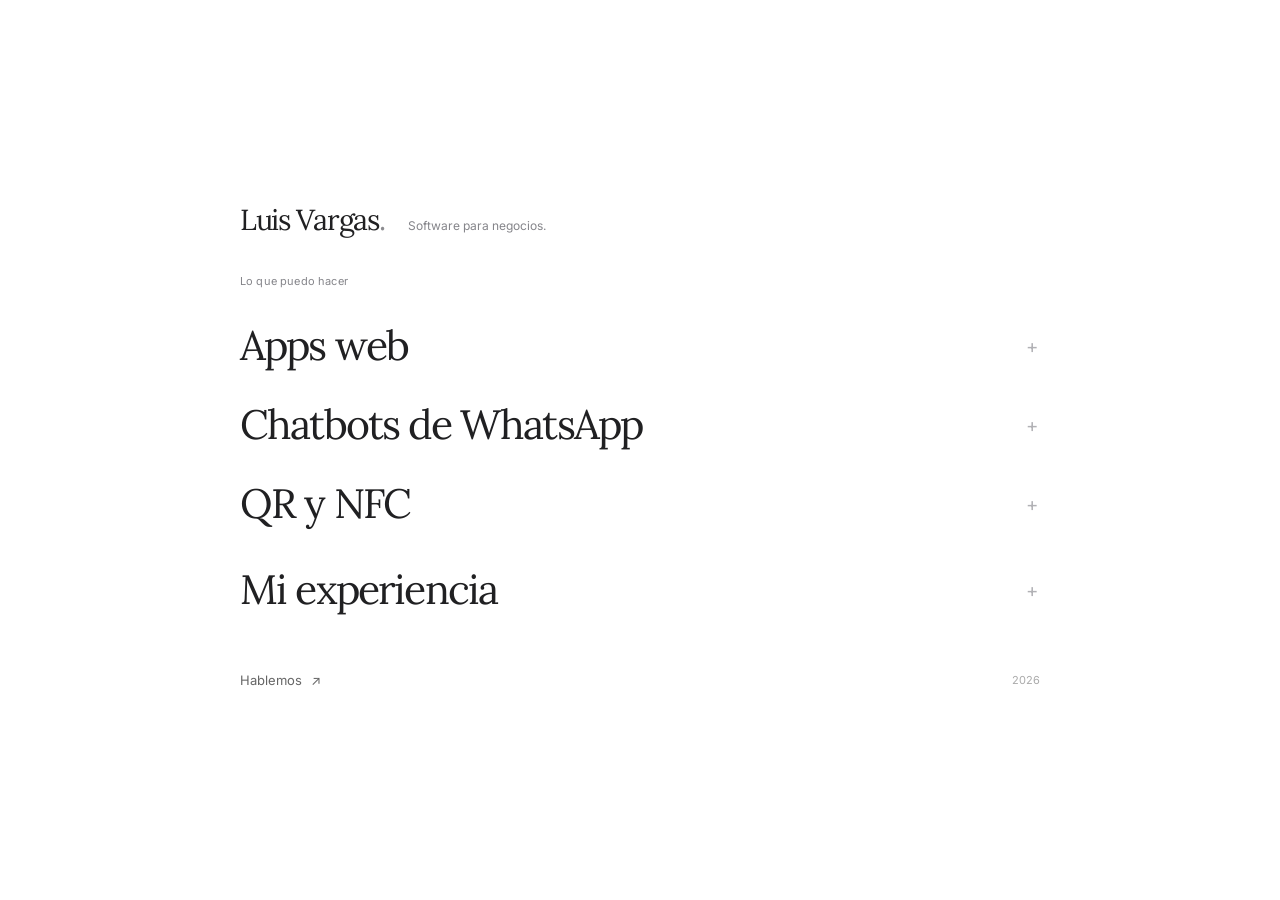
==== commit edb5e8f7: "Replace glass panel with large typographic depth-hover list" ====
--- a/index.html
+++ b/index.html
@@ -6,41 +6,41 @@
 <meta name="description" content="Apps web, chatbots de WhatsApp y soluciones QR/NFC para negocios. Proyectos pequeños con un alcance claro.">
 <link rel="icon" href="assets/monogram.svg" type="image/svg+xml">
 <link rel="preconnect" href="https://fonts.googleapis.com"><link rel="preconnect" href="https://fonts.gstatic.com" crossorigin>
-<link href="https://fonts.googleapis.com/css2?family=Inter:wght@400;500;600&family=Lora:wght@400;500;600;700&display=swap" rel="stylesheet">
+<link href="https://fonts.googleapis.com/css2?family=Inter:wght@400;500&family=Lora:wght@400;500&display=swap" rel="stylesheet">
 <link rel="stylesheet" href="assets/minimal.css"><script src="assets/minimal.js" defer></script>
 </head>
 <body>
-<svg class="glass-defs" aria-hidden="true" xmlns="http://www.w3.org/2000/svg"><defs><filter id="panel-refraction" x="0" y="0" width="100%" height="100%" color-interpolation-filters="sRGB"><feImage id="glass-map" width="100%" height="100%" preserveAspectRatio="none" result="lens"/><feDisplacementMap in="SourceGraphic" in2="lens" scale="18" xChannelSelector="R" yChannelSelector="G"/><feGaussianBlur stdDeviation="0.35"/></filter></defs></svg>
 <a class="skip" href="#inicio">Saltar al contenido</a>
 <main class="scene" id="inicio" tabindex="-1">
  <div class="center-space">
   <div class="composition">
-   <div class="glass-surface" aria-hidden="true"></div>
-   <header class="identity"><h1>Luis Vargas<span>.</span></h1><p>Software útil.</p></header>
+   <header class="identity"><h1>Luis Vargas<span>.</span></h1><p>Software para negocios.</p></header>
+   <div class="deck">
    <section aria-labelledby="oferta-title" class="offerings">
     <h2 id="oferta-title">Lo que puedo hacer</h2>
     <details class="entry" id="apps-web">
-     <summary><span><strong>Apps</strong> web</span><span class="indicator" aria-hidden="true">+</span></summary>
-     <div class="detail-content"><p><strong>Una herramienta para una tarea concreta.</strong> Formularios, reservas y cotizadores sencillos para tu negocio.</p><p class="small-note">Alcance, precio y entrega acordados antes de empezar.</p></div>
+     <summary><span class="label">Apps web</span><span class="indicator" aria-hidden="true">+</span></summary>
+     <div class="detail-content"><p>Una herramienta para una tarea concreta. Formularios, reservas y cotizadores sencillos para tu negocio.</p><p class="small-note">Alcance, precio y entrega acordados antes de empezar.</p></div>
     </details>
     <details class="entry" id="whatsapp">
-     <summary><span>Chatbots de <strong>WhatsApp</strong></span><span class="indicator" aria-hidden="true">+</span></summary>
-     <div class="detail-content"><p><strong>Resuelve preguntas repetidas.</strong> Un asistente para informar sobre tu negocio, recoger solicitudes y pasar la conversación a tu equipo.</p><p class="small-note">Empezamos con un flujo sencillo. El uso de WhatsApp y otros servicios se cotiza por separado.</p></div>
+     <summary><span class="label">Chatbots de WhatsApp</span><span class="indicator" aria-hidden="true">+</span></summary>
+     <div class="detail-content"><p>Resuelve preguntas repetidas. Un asistente para informar sobre tu negocio, recoger solicitudes y pasar la conversación a tu equipo.</p><p class="small-note">Empezamos con un flujo sencillo. El uso de WhatsApp y otros servicios se cotiza por separado.</p></div>
     </details>
     <details class="entry" id="qr-nfc">
-     <summary><span><strong>QR</strong> <span class="muted">y</span> NFC</span><span class="indicator" aria-hidden="true">+</span></summary>
-     <div class="detail-content"><p><strong>Tu negocio, a un toque.</strong> Menús, catálogos y tarjetas digitales que se abren desde un QR o una etiqueta NFC.</p><p class="small-note">Podemos empezar solo con QR. Las etiquetas físicas son opcionales y se cotizan aparte.</p></div>
+     <summary><span class="label">QR y NFC</span><span class="indicator" aria-hidden="true">+</span></summary>
+     <div class="detail-content"><p>Tu negocio, a un toque. Menús, catálogos y tarjetas digitales que se abren desde un QR o una etiqueta NFC.</p><p class="small-note">Podemos empezar solo con QR. Las etiquetas físicas son opcionales y se cotizan aparte.</p></div>
     </details>
    </section>
    <details class="experience-group" id="experiencia">
-    <summary><span>Mi <strong>experiencia</strong></span><span class="indicator" aria-hidden="true">+</span></summary>
+    <summary><span class="label">Mi experiencia</span><span class="indicator" aria-hidden="true">+</span></summary>
     <div class="detail-content">
-     <details class="entry"><summary><span><strong>CETYS</strong></span><span class="indicator" aria-hidden="true">+</span></summary><div class="detail-content"><p><strong>Backend y apoyo en frontend.</strong> Colaboré en el sistema de reservas de cubículos de la biblioteca, de mayo de 2024 a noviembre de 2025.</p></div></details>
-     <details class="entry"><summary><span>Khaos <strong>Performance Gym</strong></span><span class="indicator" aria-hidden="true">+</span></summary><div class="detail-content"><p><strong>Desarrollo frontend en equipo</strong> para una aplicación de negocio. El proyecto es privado.</p></div></details>
-     <details class="entry"><summary><span><strong>Machining</strong> Network</span><span class="indicator" aria-hidden="true">+</span></summary><div class="detail-content"><p><strong>Prácticas en visión artificial.</strong> Trabajo relacionado con inspección visual.</p></div></details>
+     <details class="entry"><summary><span class="label">CETYS</span><span class="indicator" aria-hidden="true">+</span></summary><div class="detail-content"><p>Backend y apoyo en frontend. Colaboré en el sistema de reservas de cubículos de la biblioteca, de mayo de 2024 a noviembre de 2025.</p></div></details>
+     <details class="entry"><summary><span class="label">Khaos Performance Gym</span><span class="indicator" aria-hidden="true">+</span></summary><div class="detail-content"><p>Desarrollo frontend en equipo para una aplicación de negocio. El proyecto es privado.</p></div></details>
+     <details class="entry"><summary><span class="label">Machining Network</span><span class="indicator" aria-hidden="true">+</span></summary><div class="detail-content"><p>Prácticas en visión artificial. Trabajo relacionado con inspección visual.</p></div></details>
      <a class="text-link" href="https://www.linkedin.com/in/luisvvargas/" target="_blank" rel="noopener noreferrer">Más en LinkedIn <span aria-hidden="true">↗</span><span class="sr-only"> (abre otra pestaña)</span></a>
     </div>
    </details>
+   </div>
    <footer><a href="mailto:luisvargas.swe@gmail.com?subject=Hablemos%20de%20mi%20proyecto" aria-label="Hablemos: enviar correo a luisvargas.swe@gmail.com">Hablemos <span aria-hidden="true">↗</span></a><span>2026</span></footer>
   </div>
  </div>
--- a/assets/minimal.css
+++ b/assets/minimal.css
@@ -1,51 +1,44 @@
-:root{color-scheme:light;--ink:#1c1c1e;--muted:#68686b;--font:Lora,Georgia,serif;--ui:Inter,"Helvetica Neue",Arial,sans-serif}
-*{box-sizing:border-box}
-html,body{height:100%;margin:0}
-body{background:#fff;color:var(--ink);font:400 13px/1.6 var(--font);-webkit-font-smoothing:antialiased;text-align:left}
-::selection{background:#dedee1;color:#111}
-a{color:inherit;text-decoration:none}
+:root{color-scheme:light;--ink:#202022;--muted:#747478;--font:Lora,Georgia,serif;--ui:Inter,"Helvetica Neue",Arial,sans-serif}
+*{box-sizing:border-box}html,body{height:100%;margin:0}
+body{background:#fff;color:var(--ink);font:400 16px/1.6 var(--font);-webkit-font-smoothing:antialiased}
+a{color:inherit;text-decoration:none}::selection{background:#e7e7e7;color:#111}
 button,a,summary{-webkit-tap-highlight-color:transparent}
-a:focus-visible,summary:focus-visible,.content-row:focus-visible,.hover-copy:focus-visible{outline:2px solid #777;outline-offset:4px;border-radius:4px}
-.scene{height:100vh;height:100svh;overflow-y:auto;overflow-x:hidden;overscroll-behavior:contain;outline:0;scrollbar-width:thin;scrollbar-color:#ddd transparent}
-.center-space{min-height:100%;display:flex;align-items:center;justify-content:center;padding:24px}
-.glass-defs{position:absolute;width:0;height:0;pointer-events:none}
-.composition{--light-x:22%;--light-y:10%;--light-angle:135deg;position:relative;isolation:isolate;width:min(100%,430px);padding:28px 32px 23px;border:1px solid rgba(170,176,184,.32);border-radius:30px;background:rgba(255,255,255,.14);box-shadow:0 14px 36px rgba(25,30,40,.065),0 2px 5px rgba(25,30,40,.035),inset 0 0 0 1px rgba(255,255,255,.85);transform:translate3d(0,var(--spring-y,0px),0)}
-.glass-surface{position:absolute;inset:0;border-radius:inherit;z-index:-2;pointer-events:none;background:radial-gradient(ellipse at var(--light-x) var(--light-y),rgba(255,255,255,.98),rgba(255,255,255,.08) 57%),linear-gradient(120deg,rgba(235,239,242,.3),rgba(255,255,255,.02) 40%,rgba(221,226,231,.18));backdrop-filter:blur(2px) saturate(1.1);-webkit-backdrop-filter:blur(2px) saturate(1.1);box-shadow:inset 2px 2px 2px rgba(255,255,255,1),inset -2px -2px 3px rgba(137,147,158,.16),inset 5px 5px 7px rgba(255,255,255,.88),inset -5px -5px 8px rgba(157,168,181,.12)}
-@supports(backdrop-filter:url(#panel-refraction)){.glass-ready .glass-surface{backdrop-filter:url(#panel-refraction) saturate(1.1)}}
-.composition::before{content:"";position:absolute;inset:0;padding:2px;border-radius:inherit;background:conic-gradient(from var(--light-angle),rgba(255,255,255,.96),rgba(149,159,170,.18) 15%,rgba(255,255,255,.95) 30%,rgba(255,255,255,.1) 50%,rgba(144,155,168,.24) 65%,#fff 80%,rgba(255,255,255,.96));mask:linear-gradient(#fff 0 0) content-box,linear-gradient(#fff 0 0);mask-composite:exclude;-webkit-mask:linear-gradient(#fff 0 0) content-box,linear-gradient(#fff 0 0);-webkit-mask-composite:xor;pointer-events:none;z-index:-1}
-.composition::after{content:"";position:absolute;inset:5px;border-radius:25px;border:1px solid rgba(255,255,255,.75);box-shadow:0 0 2px rgba(133,145,158,.13),inset 0 0 2px rgba(255,255,255,.9);pointer-events:none;z-index:-1}
-.identity{display:flex;align-items:baseline;flex-wrap:wrap;gap:7px 13px;margin-bottom:24px}
-h1{font-size:27px;font-weight:500;letter-spacing:-.055em;line-height:1.15;margin:0}h1 span{color:#999}
-.identity p{margin:0;color:#777;font-size:11px}
-h2{font:400 9px/1.5 var(--ui);letter-spacing:.03em;color:#737378;margin:0 0 8px}
-strong{font-weight:600;color:#27272b}.muted{color:#8b8b90;font-weight:400}
+a:focus-visible,summary:focus-visible{outline:1px solid #888;outline-offset:7px}
+.scene{height:100vh;height:100svh;overflow-y:auto;overflow-x:hidden;overscroll-behavior:contain;outline:0;scrollbar-width:thin}
+.center-space{min-height:100%;display:flex;align-items:center;justify-content:center;padding:50px 48px}
+.composition{width:min(100%,800px);transform:translate3d(0,var(--spring-y,0px),0)}
+.identity{display:flex;align-items:baseline;gap:12px 24px;flex-wrap:wrap;margin-bottom:35px}
+h1{font-size:29px;font-weight:400;letter-spacing:-.045em;line-height:1.25;margin:0}h1 span{color:#8c8c90}
+.identity p{font:400 12px/1.5 var(--ui);color:#85858a;margin:0}
+h2{font:400 11px/1.5 var(--ui);color:#85858a;letter-spacing:.015em;margin:0 0 17px}
+.deck{position:relative}.offerings{position:relative}
 .entry,.experience-group{position:relative}
-summary{list-style:none;position:relative;display:flex;align-items:center;min-height:40px;padding:9px 24px 9px 0;cursor:pointer;user-select:none;font-size:14px;line-height:1.5;color:#55555b}
+summary{list-style:none;position:relative;display:flex;align-items:center;min-height:79px;padding:16px 32px 16px 0;cursor:pointer;user-select:none;font-size:clamp(28px,3.2vw,42px);font-weight:400;letter-spacing:-.045em;line-height:1.12;perspective:1000px;perspective-origin:left center;outline-offset:2px}
 summary::-webkit-details-marker{display:none}
-summary>span:first-child{transform-origin:left center;transition:transform .35s cubic-bezier(.2,.8,.2,1),color .2s}
-.indicator{position:absolute;right:1px;top:50%;transform:translateY(-50%);font:400 14px/1 var(--ui);color:#98989e;transition:transform .4s cubic-bezier(.2,.8,.2,1),color .2s}
-details[open]>summary .indicator{transform:translateY(-50%) rotate(45deg);color:#555}
-.detail-content{padding:3px 0 14px;font-size:12px;line-height:1.8;color:#68686e}
+.label{display:inline-block;white-space:nowrap;pointer-events:none;transform-origin:left center;transform:translate3d(0,0,0);transition:transform .52s cubic-bezier(.2,.8,.2,1),filter .4s,opacity .4s;color:var(--ink)}
+.indicator{position:absolute;right:4px;top:50%;pointer-events:none;transform:translateY(-50%);font:400 19px/1 var(--ui);color:#b1b1b5;transition:transform .35s,color .3s,opacity .3s}
+details[open]>summary .indicator{transform:translateY(-50%) rotate(45deg);color:#777}
+.deck.has-focus>.offerings>.entry:not(.is-front)>summary>.label,.deck.has-focus>.experience-group:not(.is-front)>summary>.label{transform:translate3d(var(--retreat-x),var(--retreat-y),var(--retreat-z)) rotateX(var(--retreat-angle)) scale(.94);filter:blur(var(--retreat-blur));opacity:.53}
+.deck.has-focus .is-front>summary{z-index:5}
+.deck.has-focus .is-front>summary>.label{transform:translate3d(0,-3px,80px) scale(var(--front-scale,1.7));filter:none;opacity:1;color:#111}
+.deck.has-focus>.offerings>.entry:not(.is-front)>summary>.indicator,.deck.has-focus>.experience-group:not(.is-front)>summary>.indicator{opacity:.35}
+.is-front>summary>.indicator{color:#555}
+.detail-content{padding:10px 0 25px;max-width:580px;font-size:16px;font-weight:400;letter-spacing:0;line-height:1.75;color:#67676d;position:relative}
 .detail-content p{margin:0}
-.detail-content .small-note{font:400 9px/1.65 var(--ui);color:#77777d;margin:9px 0 0}
-.experience-group{border-top:1px solid rgba(130,133,140,.13);margin-top:12px;padding-top:5px}
-.experience-group>summary{font-size:12px}.experience-group>.detail-content{padding-bottom:4px}
-.experience-group .entry summary{font-size:12px;min-height:36px}
-.text-link{display:inline-flex;align-items:center;gap:6px;min-height:34px;margin-top:3px;font:400 10px/1.5 var(--ui);color:#555;text-decoration:underline;text-decoration-color:#bbb;text-underline-offset:4px}
-footer{display:flex;align-items:center;justify-content:space-between;margin-top:16px;font:400 9px/1.5 var(--ui);color:#939398}
-footer a{display:inline-flex;gap:6px;align-items:center;min-height:30px;color:#555}
-footer a span{transition:transform .25s}footer a:hover span{transform:translate(2px,-2px)}
-.composition{transition:box-shadow .45s,border-color .45s;transform:translate3d(0,var(--spring-y,0px),0) scale(var(--press,1))}
-.composition.is-expanded{box-shadow:0 18px 44px rgba(25,30,40,.085),0 2px 6px rgba(25,30,40,.04),inset 0 0 0 1px rgba(255,255,255,.9)}
-.composition.is-pressing{--press:.997;border-color:rgba(255,255,255,.95)}
-.glass-surface{transition:box-shadow .4s}
-.composition.is-pressing .glass-surface{box-shadow:inset 2px 2px 2px #fff,inset -2px -2px 3px rgba(137,147,158,.2),inset 6px 6px 9px rgba(255,255,255,.98),inset -6px -6px 10px rgba(157,168,181,.16)}
+.detail-content .small-note{font:400 11px/1.7 var(--ui);color:#8b8b90;margin:12px 0 0;max-width:470px}
+.experience-group{margin-top:7px}
+.experience-group>.detail-content{padding-top:10px;padding-bottom:10px}
+.experience-group .entry summary{font-size:23px;min-height:53px;letter-spacing:-.025em}
+.experience-group .entry .label{white-space:normal}
+.experience-group .entry .detail-content{font-size:14px;padding-top:5px;padding-bottom:20px}
+.text-link{display:inline-flex;gap:7px;align-items:center;min-height:40px;font:400 12px/1.5 var(--ui);color:#555;margin-top:4px}
+footer{display:flex;align-items:center;justify-content:space-between;margin-top:33px;font:400 11px/1.5 var(--ui);color:#aaa}
+footer a{display:inline-flex;gap:9px;align-items:center;min-height:36px;font-size:13px;color:#666}
+footer a span,.text-link span[aria-hidden]{transition:transform .25s}footer a:hover span,.text-link:hover span[aria-hidden]{transform:translate(2px,-2px)}
 .skip{position:fixed;top:-100px;left:24px;z-index:10;background:#fff;padding:10px 16px}.skip:focus{top:10px}
 .sr-only{position:absolute;width:1px;height:1px;margin:-1px;padding:0;overflow:hidden;clip:rect(0,0,0,0);white-space:nowrap;border:0}
-@media(hover:hover) and (pointer:fine){.entry>summary:hover>span:first-child{transform:translateX(2px) scale(1.035);color:#111}.entry>summary:hover .indicator{color:#333}}
-@media(hover:none),(pointer:coarse){summary{min-height:44px}}
-@media(max-width:480px){.center-space{padding:20px 18px}.composition{padding:25px 24px 20px;border-radius:28px}.composition::after{border-radius:23px}h1{font-size:25px}.identity{gap:6px 10px}.identity p{font-size:10px}}
-@media(prefers-reduced-motion:reduce){*,*::before,*::after{animation:none!important;transition:none!important}.composition,summary>span:first-child,footer a span{transform:none!important}}
-@media(prefers-reduced-transparency:reduce){.composition{background:#fff}.glass-surface{background:#fff;backdrop-filter:none!important;-webkit-backdrop-filter:none!important}.composition::before,.composition::after{display:none}}
-@media(prefers-contrast:more){.composition{border-color:#555}summary,.detail-content,footer a{color:#222}}
-@media print{html,body,.scene{height:auto;overflow:visible}.center-space{padding:0}.composition{transform:none!important;box-shadow:none;border:0}footer,.skip,.indicator,.composition::before,.composition::after,.glass-surface{display:none}details::details-content{content-visibility:visible}.detail-content{display:block!important}}
+@media(max-width:600px){.center-space{padding:32px 24px}.identity{gap:8px 14px;margin-bottom:28px}h1{font-size:25px}.identity p{font-size:10px}summary{font-size:clamp(23px,5.4vw,32px);min-height:65px;padding-right:25px}.indicator{font-size:15px}.detail-content{font-size:14px;max-width:100%;padding-bottom:20px}.experience-group .entry summary{font-size:20px}.detail-content .small-note{font-size:10px}footer{margin-top:26px}.deck.has-focus .is-front>summary>.label{transform:translate3d(0,-2px,30px) scale(var(--front-scale,1.1))}}
+@media(hover:none),(pointer:coarse){.deck.has-focus .label{filter:none!important;opacity:1!important;transform:none!important}summary{min-height:60px}}
+@media(prefers-reduced-motion:reduce){*,*::before,*::after{animation:none!important;transition:none!important}.composition,.label,footer a span,.text-link span{transform:none!important;filter:none!important;opacity:1!important}.is-front>summary>.label{color:#000}}
+@media(prefers-contrast:more){.label{filter:none!important;opacity:1!important}.detail-content,.identity p,footer a{color:#333}}
+@media print{html,body,.scene{height:auto;overflow:visible}.center-space{padding:0}.composition,.label{transform:none!important;filter:none!important;opacity:1!important}.skip,.indicator{display:none}details::details-content{content-visibility:visible}.detail-content{display:block!important}}
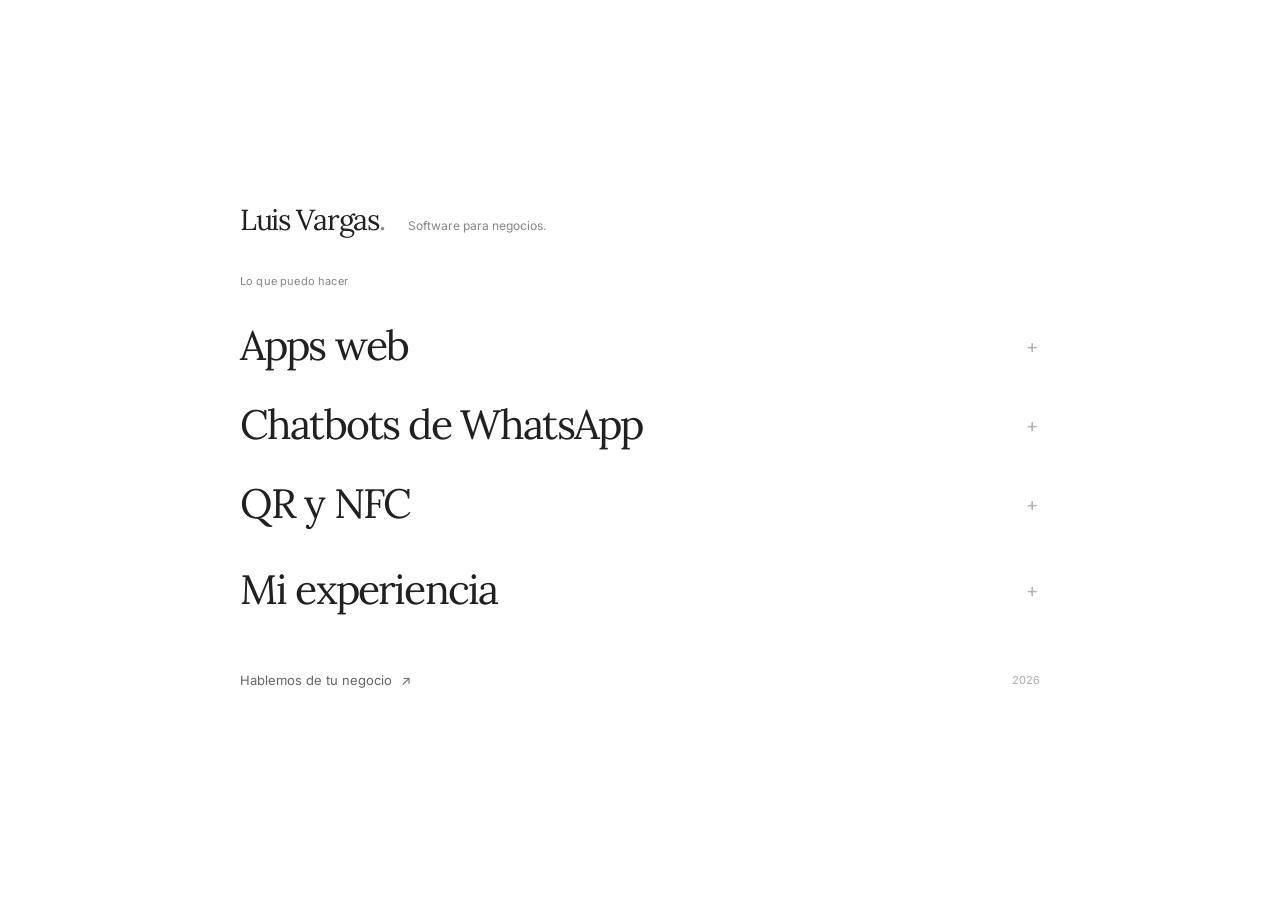
==== commit 64e4695e: "Connect Bliscan web app and clarify practical small-business offer" ====
--- a/index.html
+++ b/index.html
@@ -20,7 +20,7 @@
     <h2 id="oferta-title">Lo que puedo hacer</h2>
     <details class="entry" id="apps-web">
      <summary><span class="label">Apps web</span><span class="indicator" aria-hidden="true">+</span></summary>
-     <div class="detail-content"><p>Una herramienta para una tarea concreta. Formularios, reservas y cotizadores sencillos para tu negocio.</p><p class="small-note">Alcance, precio y entrega acordados antes de empezar.</p></div>
+     <div class="detail-content"><p>Si hoy llevas tus reservas, solicitudes o cotizaciones a mano, puedo ayudarte a organizarlas con una app web sencilla.</p><p class="small-note">Empezamos por una necesidad concreta. Acordamos el alcance, el precio y la entrega antes de empezar.</p></div>
     </details>
     <details class="entry" id="whatsapp">
      <summary><span class="label">Chatbots de WhatsApp</span><span class="indicator" aria-hidden="true">+</span></summary>
@@ -34,6 +34,8 @@
    <details class="experience-group" id="experiencia">
     <summary><span class="label">Mi experiencia</span><span class="indicator" aria-hidden="true">+</span></summary>
     <div class="detail-content">
+     <p class="experience-intro">Soy ingeniero de software recién egresado. He trabajado en proyectos reales y en equipo. Me gusta entender cómo trabajas y desarrollar algo que te resulte útil.</p>
+     <details class="entry" id="bliscan"><summary><span class="label">Bliscan</span><span class="indicator" aria-hidden="true">+</span></summary><div class="detail-content"><p>Proyecto en equipo de inspección visual de blísteres. Esta versión web permite probar el modelo con una imagen y ver las cavidades que identifica como llenas o vacías.</p><a class="text-link project-link" href="proyectos/bliscan/">Probar Bliscan <span aria-hidden="true">↗</span></a><p class="small-note">Puedes usar una imagen de ejemplo. El primer análisis descarga el modelo (52 MB); la inspección se ejecuta en tu navegador.</p></div></details>
      <details class="entry"><summary><span class="label">CETYS</span><span class="indicator" aria-hidden="true">+</span></summary><div class="detail-content"><p>Backend y apoyo en frontend. Colaboré en el sistema de reservas de cubículos de la biblioteca, de mayo de 2024 a noviembre de 2025.</p></div></details>
      <details class="entry"><summary><span class="label">Khaos Performance Gym</span><span class="indicator" aria-hidden="true">+</span></summary><div class="detail-content"><p>Desarrollo frontend en equipo para una aplicación de negocio. El proyecto es privado.</p></div></details>
      <details class="entry"><summary><span class="label">Machining Network</span><span class="indicator" aria-hidden="true">+</span></summary><div class="detail-content"><p>Prácticas en visión artificial. Trabajo relacionado con inspección visual.</p></div></details>
@@ -41,7 +43,7 @@
     </div>
    </details>
    </div>
-   <footer><a href="mailto:luisvargas.swe@gmail.com?subject=Hablemos%20de%20mi%20proyecto" aria-label="Hablemos: enviar correo a luisvargas.swe@gmail.com">Hablemos <span aria-hidden="true">↗</span></a><span>2026</span></footer>
+   <footer><a href="mailto:luisvargas.swe@gmail.com?subject=Hablemos%20de%20mi%20proyecto" aria-label="Hablemos: enviar correo a luisvargas.swe@gmail.com">Hablemos de tu negocio <span aria-hidden="true">↗</span></a><span>2026</span></footer>
   </div>
  </div>
 </main>
--- a/assets/minimal.css
+++ b/assets/minimal.css
@@ -42,3 +42,5 @@
 @media(prefers-reduced-motion:reduce){*,*::before,*::after{animation:none!important;transition:none!important}.composition,.label,footer a span,.text-link span{transform:none!important;filter:none!important;opacity:1!important}.is-front>summary>.label{color:#000}}
 @media(prefers-contrast:more){.label{filter:none!important;opacity:1!important}.detail-content,.identity p,footer a{color:#333}}
 @media print{html,body,.scene{height:auto;overflow:visible}.center-space{padding:0}.composition,.label{transform:none!important;filter:none!important;opacity:1!important}.skip,.indicator{display:none}details::details-content{content-visibility:visible}.detail-content{display:block!important}}
+
+.experience-intro{font-size:15px;line-height:1.75;max-width:530px;margin:0 0 20px!important}.project-link{font-size:13px;gap:9px;color:#222;min-height:44px;margin-top:10px}.project-link:hover{color:#000}
